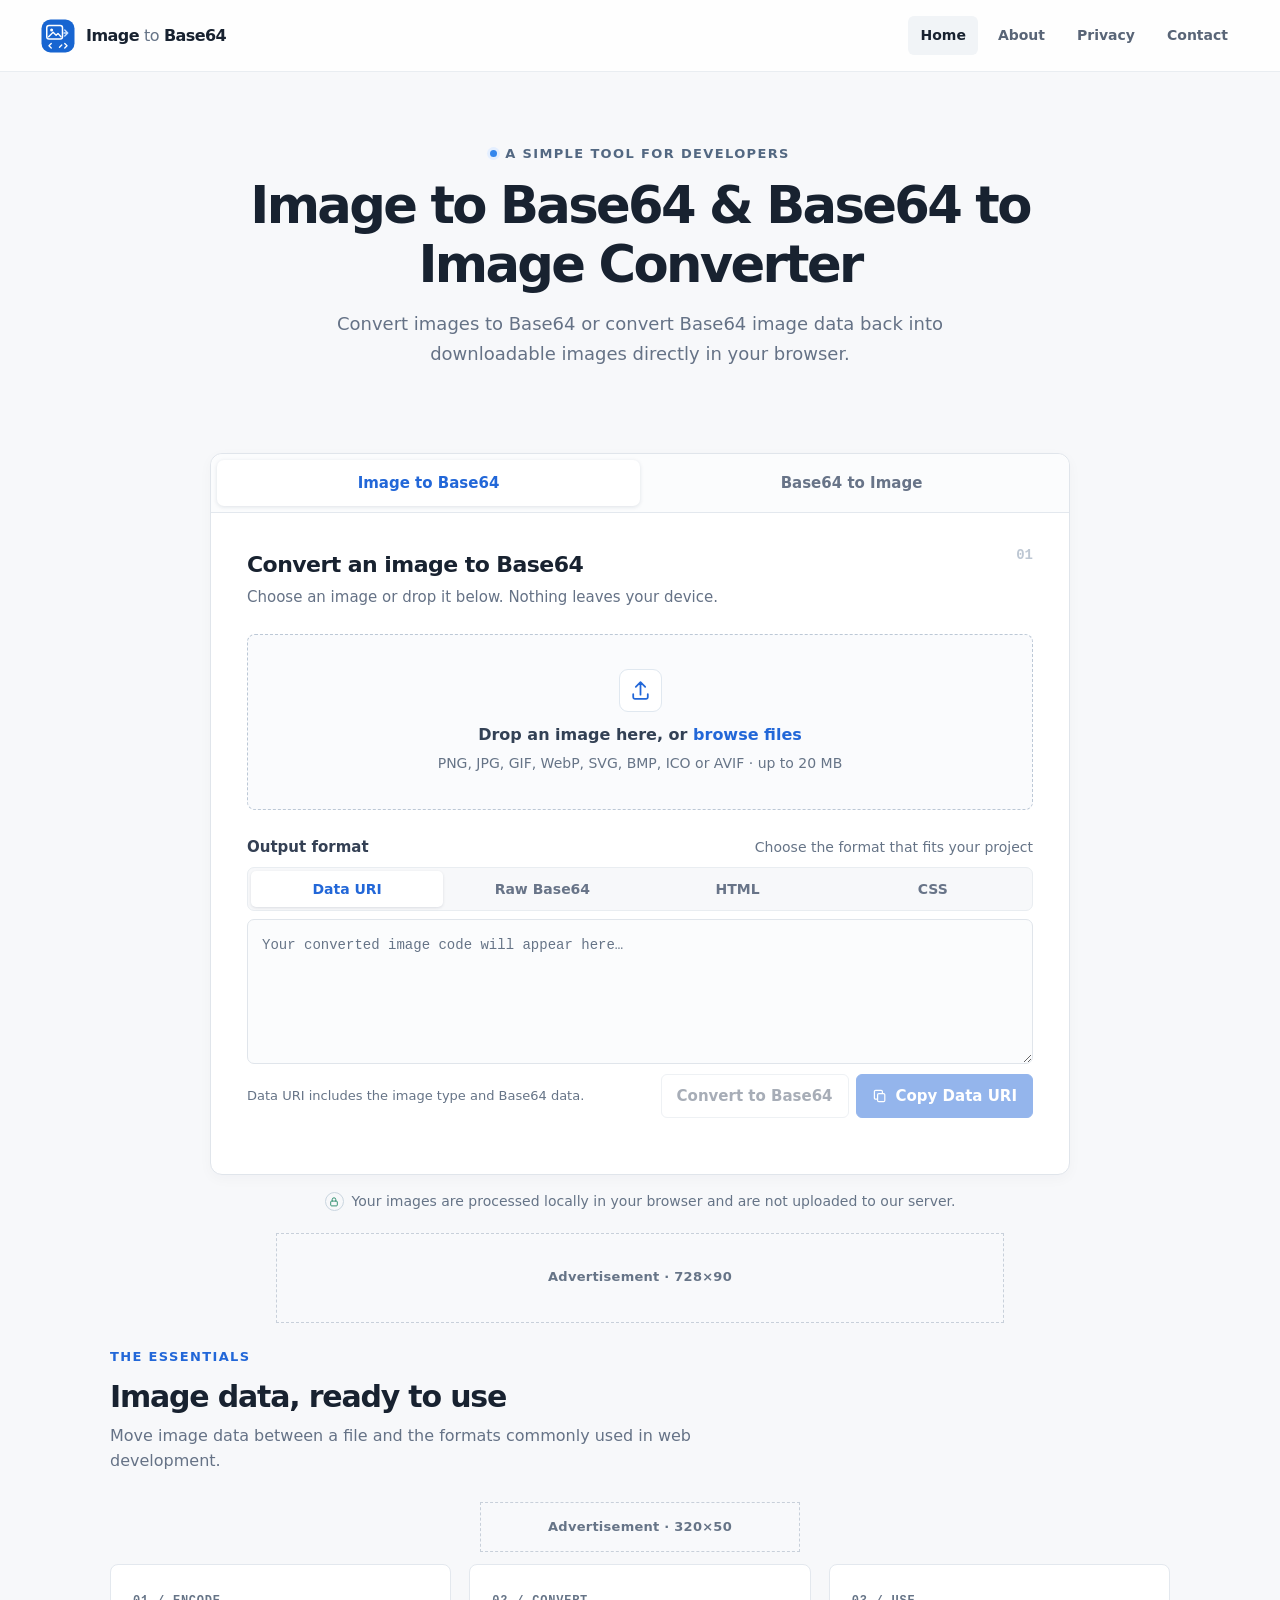
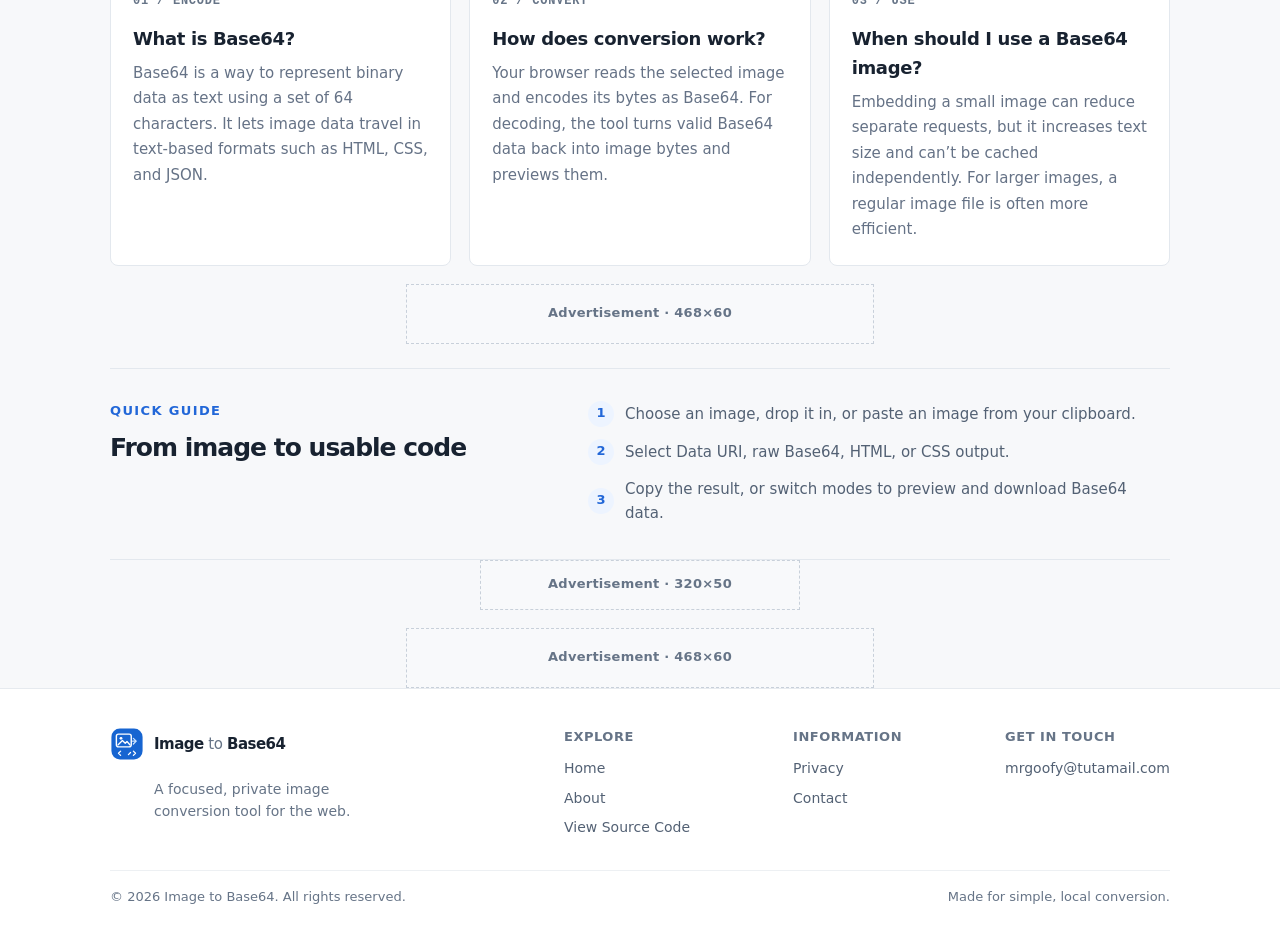
==== index.html @ 1353249b "fix: replace 300x250 ad slot Co-authored-by: Copilot <223556219+Copilot@users.noreply.github.com>" ====
<!doctype html>
<html lang="en">
<head>
  <meta charset="utf-8">
  <meta name="viewport" content="width=device-width, initial-scale=1">
  <meta name="theme-color" content="#f7f8fa">
  <meta name="description" content="Free online Image to Base64 and Base64 to Image converter. Convert images to Base64, copy Data URI, HTML or CSS code, preview Base64 images, and download images directly in your browser.">
  <meta name="robots" content="index,follow">
  <meta name="google-site-verification" content="jJ6F0WpqavFepFceG_253OSgBK0BWcswCqmt00mWCiI" />
  <link rel="canonical" href="https://base64img.pages.dev/">
  <meta property="og:type" content="website">
  <meta property="og:title" content="Image to Base64 – Free Image to Base64 &amp; Base64 to Image Converter">
  <meta property="og:description" content="Convert images to Base64 or turn Base64 image data into a downloadable image, right in your browser.">
  <meta property="og:url" content="https://base64img.pages.dev/">
  <meta property="og:site_name" content="Image to Base64">
  <meta name="twitter:card" content="summary">
  <meta name="twitter:url" content="https://base64img.pages.dev/">
  <meta name="twitter:title" content="Image to Base64 – Free Image to Base64 &amp; Base64 to Image Converter">
  <meta name="twitter:description" content="Convert images to Base64 or turn Base64 image data into a downloadable image, right in your browser.">
  <title>Image to Base64 – Free Image to Base64 &amp; Base64 to Image Converter</title>
  <link rel="icon" href="/assets/favicon.svg" type="image/svg+xml">
  <link rel="icon" href="/assets/favicon-32.png" sizes="32x32" type="image/png">
  <link rel="icon" href="/assets/favicon-16.png" sizes="16x16" type="image/png">
  <link rel="apple-touch-icon" href="/assets/apple-touch-icon.png">
  <link rel="manifest" href="/site.webmanifest">
  <link rel="stylesheet" href="/styles.css">
  <script type="application/ld+json">
    {
      "@context": "https://schema.org",
      "@type": "WebApplication",
      "name": "Image to Base64",
      "applicationCategory": "UtilitiesApplication",
      "operatingSystem": "Any",
      "description": "A browser-based tool to convert images to Base64 and Base64 image data back into downloadable images.",
      "url": "https://base64img.pages.dev/",
      "browserRequirements": "Requires a modern web browser."
    }
  </script>
  <script src="/app.js" defer></script>
</head>
<body class="home-page">
  <a class="skip-link" href="#main">Skip to content</a>
  <header class="site-header">
    <div class="header-inner">
      <a class="brand" href="/" aria-label="Image to Base64 home">
        <img src="/assets/logo.svg" width="36" height="36" alt="">
        <span>Image <span class="brand-muted">to</span> Base64</span>
      </a>
      <nav class="main-nav" aria-label="Main navigation">
        <a class="nav-current" href="/" aria-current="page">Home</a>
        <a href="/about">About</a>
        <a href="/privacy">Privacy</a>
        <a href="/contact">Contact</a>
      </nav>
    </div>
  </header>

  <main id="main">
    <section class="hero content-width">
      <p class="eyebrow"><span class="eyebrow-dot" aria-hidden="true"></span> A simple tool for developers</p>
      <h1>Image to Base64 &amp; Base64 to Image Converter</h1>
      <p class="hero-copy">Convert images to Base64 or convert Base64 image data back into downloadable images directly in your browser.</p>
    </section>

    <section class="tool-section content-width" aria-label="Image converter">
      <div class="tool-card">
        <div class="mode-switch" role="tablist" aria-label="Conversion mode">
          <button class="mode-tab active" id="tab-to-base64" type="button" role="tab" aria-selected="true" aria-controls="panel-to-base64" data-mode="encode">Image to Base64</button>
          <button class="mode-tab" id="tab-to-image" type="button" role="tab" aria-selected="false" aria-controls="panel-to-image" data-mode="decode" tabindex="-1">Base64 to Image</button>
        </div>

        <section class="tool-panel" id="panel-to-base64" role="tabpanel" aria-labelledby="tab-to-base64">
          <div class="panel-heading">
            <div>
              <h2>Convert an image to Base64</h2>
              <p>Choose an image or drop it below. Nothing leaves your device.</p>
            </div>
            <span class="step-mark" aria-hidden="true">01</span>
          </div>

          <label class="visually-hidden" for="image-file">Choose an image file</label>
          <input class="visually-hidden" id="image-file" type="file" accept="image/png,image/jpeg,image/gif,image/webp,image/svg+xml,image/bmp,image/x-icon,image/vnd.microsoft.icon,image/avif,.ico">
          <div class="drop-zone" id="drop-zone" role="button" tabindex="0" aria-label="Choose an image or drag and drop an image here">
            <span class="upload-icon" aria-hidden="true">
              <svg viewBox="0 0 24 24" width="25" height="25" fill="none"><path d="M12 16V4m0 0L7.5 8.5M12 4l4.5 4.5M5 15.5v3A1.5 1.5 0 0 0 6.5 20h11a1.5 1.5 0 0 0 1.5-1.5v-3" stroke="currentColor" stroke-width="1.7" stroke-linecap="round" stroke-linejoin="round"/></svg>
            </span>
            <span class="drop-title">Drop an image here, or <span class="text-link">browse files</span></span>
            <span class="drop-hint">PNG, JPG, GIF, WebP, SVG, BMP, ICO or AVIF · up to 20 MB</span>
          </div>

          <div class="error-message" id="file-error" role="alert" hidden></div>
          <div class="image-details" id="image-details" hidden>
            <div class="preview-frame">
              <img id="image-preview" alt="Preview of the selected image">
            </div>
            <div class="file-summary">
              <strong class="file-name" id="file-name"></strong>
              <span id="file-meta"></span>
              <div class="file-actions">
                <button class="button button-secondary button-small" id="replace-file" type="button">Replace</button>
                <button class="button button-quiet button-small" id="remove-file" type="button">Remove</button>
              </div>
            </div>
          </div>
          <div class="field-row">
            <span class="field-label">Output format</span>
            <span class="field-note">Choose the format that fits your project</span>
          </div>
          <div class="output-tabs" role="tablist" aria-label="Base64 output format" aria-orientation="horizontal">
            <button id="output-tab-data-uri" type="button" role="tab" class="output-tab selected" aria-selected="true" aria-controls="output-panel" data-output="data-uri">Data URI</button>
            <button id="output-tab-raw" type="button" role="tab" class="output-tab" aria-selected="false" aria-controls="output-panel" data-output="raw" tabindex="-1">Raw Base64</button>
            <button id="output-tab-html" type="button" role="tab" class="output-tab" aria-selected="false" aria-controls="output-panel" data-output="html" tabindex="-1">HTML</button>
            <button id="output-tab-css" type="button" role="tab" class="output-tab" aria-selected="false" aria-controls="output-panel" data-output="css" tabindex="-1">CSS</button>
          </div>
          <label class="visually-hidden" for="output-value">Converted image output</label>
          <div class="output-panel" id="output-panel" role="tabpanel" aria-labelledby="output-tab-data-uri" tabindex="0">
            <textarea id="output-value" class="code-output" rows="5" readonly placeholder="Your converted image code will appear here…" spellcheck="false"></textarea>
          </div>
          <div class="output-footer">
            <span class="output-hint" id="output-hint">Data URI includes the image type and Base64 data.</span>
            <div class="output-actions">
              <button class="button button-secondary" id="convert-to-base64" type="button" disabled>Convert to Base64</button>
              <button class="button button-primary" id="copy-output" type="button" disabled>
                <svg aria-hidden="true" viewBox="0 0 20 20" width="16" height="16" fill="none"><rect x="7" y="7" width="9" height="10" rx="1.5" stroke="currentColor" stroke-width="1.5"/><path d="M13 7V4.5A1.5 1.5 0 0 0 11.5 3h-7A1.5 1.5 0 0 0 3 4.5v8A1.5 1.5 0 0 0 4.5 14H7" stroke="currentColor" stroke-width="1.5"/></svg>
                <span id="copy-label">Copy Data URI</span>
              </button>
            </div>
          </div>
          <p class="status-message" id="encode-status" role="status" aria-live="polite"></p>
        </section>

        <section class="tool-panel" id="panel-to-image" role="tabpanel" aria-labelledby="tab-to-image" hidden>
          <div class="panel-heading">
            <div>
              <h2>Convert Base64 to an Image</h2>
              <p>Paste a Data URI or raw Base64 string to preview and download it.</p>
            </div>
            <span class="step-mark" aria-hidden="true">02</span>
          </div>
          <label class="field-label" for="base64-input">Base64 image data</label>
          <textarea class="code-input" id="base64-input" aria-describedby="decode-error" rows="7" placeholder="Paste data:image/png;base64,… or raw Base64 here" spellcheck="false" autocapitalize="off" autocomplete="off"></textarea>
          <div class="decode-options">
            <div>
              <label class="field-label" for="image-type">Image type for raw Base64</label>
              <span class="field-note">Used only when the data has no MIME type</span>
            </div>
            <select id="image-type" class="type-select">
              <option value="image/png">PNG</option>
              <option value="image/jpeg">JPEG</option>
              <option value="image/gif">GIF</option>
              <option value="image/webp">WebP</option>
              <option value="image/svg+xml">SVG</option>
              <option value="image/bmp">BMP</option>
              <option value="image/x-icon">ICO</option>
              <option value="image/avif">AVIF</option>
            </select>
          </div>
          <div class="error-message" id="decode-error" role="alert" hidden></div>
          <div class="decoded-result" id="decoded-result" hidden>
            <div class="decoded-image-wrap"><img id="decoded-preview" alt="Preview of the decoded Base64 image"></div>
            <div class="decoded-info">
              <div><span class="detail-label">Detected type</span><strong id="decoded-type"></strong></div>
              <div><span class="detail-label">Image size</span><strong id="decoded-dimensions"></strong></div>
              <a class="button button-primary" id="download-image" download="converted-image.png">Download Image</a>
            </div>
          </div>
          <div class="decode-footer">
            <p class="privacy-note"><svg viewBox="0 0 20 20" width="17" height="17" aria-hidden="true" fill="none"><path d="M10 2.5 4 5v4.7c0 3.6 2.5 6.4 6 7.8 3.5-1.4 6-4.2 6-7.8V5l-6-2.5Z" stroke="currentColor" stroke-width="1.4" stroke-linejoin="round"/><path d="m7.5 10 1.7 1.7 3.5-3.6" stroke="currentColor" stroke-width="1.4" stroke-linecap="round" stroke-linejoin="round"/></svg>Your data is processed locally in your browser.</p>
            <div class="decode-actions">
              <button class="button button-secondary" id="convert-to-image" type="button">Convert to Image</button>
              <button class="button button-quiet" id="clear-base64" type="button">Clear</button>
            </div>
          </div>
          <p class="status-message" id="decode-status" role="status" aria-live="polite"></p>
        </section>

      </div>
      <p class="privacy-banner"><span class="privacy-lock" aria-hidden="true"><svg viewBox="0 0 20 20" width="12" height="12" fill="none"><rect x="4.5" y="8.5" width="11" height="8" rx="1.5" stroke="currentColor" stroke-width="1.4"/><path d="M7 8.5V6a3 3 0 0 1 6 0v2.5" stroke="currentColor" stroke-width="1.4" stroke-linecap="round"/></svg></span> Your images are processed locally in your browser and are not uploaded to our server.</p>
    </section>

    <section class="ad-slot ad-inline" aria-label="Advertisement">
      <div class="ad-placeholder ad-placeholder-desktop">Advertisement · 728×90</div>
      <div class="ad-placeholder ad-placeholder-mobile">Advertisement · 320×50</div>
    </section>

    <section class="info-section content-width">
      <div class="section-intro">
        <p class="eyebrow">The essentials</p>
        <h2>Image data, ready to use</h2>
        <p>Move image data between a file and the formats commonly used in web development.</p>
      </div>
      <aside class="ad-slot ad-compact-slot" aria-label="Advertisement">
        <div class="ad-placeholder">Advertisement · 320×50</div>
      </aside>
      <div class="info-grid">
        <article class="info-card">
          <span class="card-index">01 / ENCODE</span>
          <h3>What is Base64?</h3>
          <p>Base64 is a way to represent binary data as text using a set of 64 characters. It lets image data travel in text-based formats such as HTML, CSS, and JSON.</p>
        </article>
        <article class="info-card">
          <span class="card-index">02 / CONVERT</span>
          <h3>How does conversion work?</h3>
          <p>Your browser reads the selected image and encodes its bytes as Base64. For decoding, the tool turns valid Base64 data back into image bytes and previews them.</p>
        </article>
        <article class="info-card">
          <span class="card-index">03 / USE</span>
          <h3>When should I use a Base64 image?</h3>
          <p>Embedding a small image can reduce separate requests, but it increases text size and can’t be cached independently. For larger images, a regular image file is often more efficient.</p>
        </article>
      </div>
      <aside class="ad-slot ad-banner-slot" aria-label="Advertisement">
        <div class="ad-placeholder ad-placeholder-banner">Advertisement · 468×60</div>
        <div class="ad-placeholder ad-placeholder-mobile">Advertisement · 320×50</div>
      </aside>
      <div class="how-to">
        <div>
          <p class="eyebrow">Quick guide</p>
          <h2>From image to usable code</h2>
        </div>
        <ol>
          <li><span>1</span>Choose an image, drop it in, or paste an image from your clipboard.</li>
          <li><span>2</span>Select Data URI, raw Base64, HTML, or CSS output.</li>
          <li><span>3</span>Copy the result, or switch modes to preview and download Base64 data.</li>
        </ol>
      </div>
      <aside class="ad-slot ad-compact-slot" aria-label="Advertisement">
        <div class="ad-placeholder">Advertisement · 320×50</div>
      </aside>
    </section>
    <aside class="ad-slot ad-banner-slot" aria-label="Advertisement">
      <div class="ad-placeholder ad-placeholder-banner">Advertisement · 468×60</div>
      <div class="ad-placeholder ad-placeholder-mobile">Advertisement · 320×50</div>
    </aside>

  </main>

  <footer class="site-footer">
    <div class="footer-inner content-width">
      <div class="footer-brand-block">
        <a class="brand footer-brand" href="/">
          <img src="/assets/logo.svg" width="34" height="34" alt="">
          <span>Image <span class="brand-muted">to</span> Base64</span>
        </a>
        <p>A focused, private image conversion tool for the web.</p>
      </div>
      <div class="footer-links">
        <div><span class="footer-heading">Explore</span><a href="/">Home</a><a href="/about">About</a><a href="https://github.com/MrGoofyDev/base64-converter" target="_blank" rel="noopener noreferrer">View Source Code</a></div>
        <div><span class="footer-heading">Information</span><a href="/privacy">Privacy</a><a href="/contact">Contact</a></div>
        <div><span class="footer-heading">Get in touch</span><a href="mailto:mrgoofy@tutamail.com">mrgoofy@tutamail.com</a></div>
      </div>
      <div class="footer-bottom"><span>© 2026 Image to Base64. All rights reserved.</span><span>Made for simple, local conversion.</span></div>
    </div>
  </footer>
</body>
</html>
---- styles.css ----
:root {
  color-scheme: light;
  --ink: #182230;
  --muted: #657286;
  --soft: #667487;
  --line: #e3e8ee;
  --surface: #ffffff;
  --page: #f7f8fa;
  --accent: #2267d8;
  --accent-dark: #1856bd;
  --accent-soft: #edf4ff;
  --green: #16815d;
  --danger: #b42318;
  --mono: "SFMono-Regular", Consolas, "Liberation Mono", monospace;
  font-family: Inter, ui-sans-serif, system-ui, -apple-system, BlinkMacSystemFont, "Segoe UI", sans-serif;
  font-synthesis: none;
  text-rendering: optimizeLegibility;
  -webkit-font-smoothing: antialiased;
  -moz-osx-font-smoothing: grayscale;
}

* { box-sizing: border-box; }
html { min-width: 320px; scroll-behavior: smooth; }
body { margin: 0; background: var(--page); color: var(--ink); font-size: 15px; line-height: 1.6; }
img, iframe, textarea, select { max-width: 100%; }
button, textarea, select { font: inherit; }
button, a, select { -webkit-tap-highlight-color: transparent; }
a { color: inherit; }
button:focus-visible, a:focus-visible, textarea:focus-visible, select:focus-visible, [tabindex="0"]:focus-visible {
  outline: 3px solid #8db8ff;
  outline-offset: 3px;
}
[hidden] { display: none !important; }
.content-width { width: min(100% - 48px, 1060px); margin-inline: auto; }
.visually-hidden {
  position: absolute; width: 1px; height: 1px; padding: 0; margin: -1px;
  overflow: hidden; clip: rect(0, 0, 0, 0); white-space: nowrap; border: 0;
}
#image-file:focus-visible + .drop-zone { outline: 3px solid #8db8ff; outline-offset: 3px; }
.skip-link {
  position: absolute; z-index: 10; top: 8px; left: 8px; padding: 9px 14px;
  transform: translateY(-150%); border-radius: 6px; background: var(--ink); color: white;
}
.skip-link:focus { transform: translateY(0); }

.site-header { height: 72px; border-bottom: 1px solid #e9edf1; background: rgba(255,255,255,.88); }
.header-inner { width: min(100% - 48px, 1200px); height: 100%; margin: auto; display: flex; align-items: center; justify-content: space-between; gap: 24px; }
.brand { display: inline-flex; align-items: center; gap: 10px; text-decoration: none; font-size: 15px; font-weight: 720; letter-spacing: -.035em; white-space: nowrap; }
.brand img { display: block; flex: 0 0 auto; }
.brand-muted { color: #667487; font-weight: 500; }
.main-nav { display: flex; align-items: center; gap: 8px; }
.main-nav a { padding: 8px 12px; border-radius: 6px; color: #596577; text-decoration: none; font-size: 13px; font-weight: 550; }
.main-nav a:hover, .main-nav a.nav-current { color: var(--ink); background: #f1f4f7; }

.hero { padding: 72px 0 42px; text-align: center; }
.eyebrow { display: flex; align-items: center; gap: 8px; margin: 0 0 12px; color: #56657a; font-size: 11px; font-weight: 700; letter-spacing: .105em; line-height: 1.5; text-transform: uppercase; }
.hero .eyebrow { justify-content: center; color: #536882; }
.eyebrow-dot { width: 7px; height: 7px; border-radius: 50%; background: #3386ed; box-shadow: 0 0 0 3px #e4efff; }
h1, h2, h3, p { margin-top: 0; }
.hero h1 { max-width: 810px; margin: 0 auto 14px; font-size: clamp(30px, 4.3vw, 45px); font-weight: 720; letter-spacing: -.052em; line-height: 1.17; }
.hero-copy { max-width: 680px; margin: auto; color: var(--muted); font-size: 16px; line-height: 1.65; }

.ad-slot {
  display: flex; align-items: center; justify-content: center;
  width: fit-content; max-width: 100%; height: auto; margin-inline: auto;
}
.ad-placeholder { display: flex; align-items: center; justify-content: center; max-width: 100%; border: 1px dashed #c8d0da; background: #f8f9fb; color: #667487; font-size: 13px; font-weight: 600; letter-spacing: .02em; text-align: center; }
.ad-placeholder-desktop { width: 728px; height: 90px; }
.ad-placeholder-mobile { display: none; }
.ad-inline { margin-top: 20px; }
.ad-inline + .info-section { padding-top: 24px; }
.ad-compact-slot { margin-bottom: 12px; }
.ad-compact-slot .ad-placeholder { width: 320px; height: 50px; }
.ad-banner-slot { margin-top: 18px; }
.ad-placeholder-banner { width: 468px; height: 60px; }
.ad-banner-slot + .how-to { margin-top: 24px; }
.tool-section { padding-top: 42px; }
.tool-card { min-width: 0; max-width: 860px; margin: auto; border: 1px solid #e0e5eb; border-radius: 12px; background: var(--surface); box-shadow: 0 4px 14px rgb(21 36 58 / 3%); }
.mode-switch { display: grid; grid-template-columns: 1fr 1fr; padding: 6px; border-bottom: 1px solid var(--line); background: #fbfcfd; border-radius: 12px 12px 0 0; }
.mode-tab { min-height: 42px; border: 0; border-radius: 7px; background: transparent; color: #687488; font-size: 13px; font-weight: 650; cursor: pointer; }
.mode-tab:hover { color: var(--ink); }
.mode-tab.active { background: white; color: var(--accent); box-shadow: 0 1px 4px rgb(20 40 70 / 12%); }
.tool-panel { min-width: 0; padding: 29px 32px 25px; }
.panel-heading { display: flex; align-items: flex-start; justify-content: space-between; gap: 16px; margin-bottom: 22px; }
.panel-heading h2 { margin: 0 0 3px; font-size: 18px; font-weight: 690; letter-spacing: -.025em; }
.panel-heading p { margin: 0; color: var(--muted); font-size: 13px; }
.step-mark { color: #bdc7d3; font: 600 12px var(--mono); }
.drop-zone {
  min-height: 166px; padding: 20px; display: flex; flex-direction: column; align-items: center; justify-content: center;
  border: 1px dashed #bcc8d6; border-radius: 8px; background: #fafbfd; text-align: center; cursor: pointer;
  transition: border-color .15s ease, background-color .15s ease;
}
.drop-zone:hover, .drop-zone:focus-visible, .drop-zone.dragging { border-color: var(--accent); background: #f4f8ff; }
.upload-icon { display: grid; place-items: center; width: 43px; height: 43px; margin-bottom: 10px; border: 1px solid #e0e8f0; border-radius: 9px; background: white; color: var(--accent); }
.drop-title { color: #334155; font-size: 13px; font-weight: 600; }
.text-link { color: var(--accent); }
.drop-hint { margin-top: 5px; color: #667487; font-size: 11px; }
.error-message { margin-top: 12px; padding: 10px 12px; border: 1px solid #f0c9c5; border-radius: 6px; background: #fff7f6; color: var(--danger); font-size: 12px; }
.image-details { display: flex; align-items: center; gap: 14px; margin-top: 13px; padding: 10px; border: 1px solid var(--line); border-radius: 8px; }
.preview-frame { width: 76px; height: 66px; flex: 0 0 auto; display: grid; place-items: center; overflow: hidden; border-radius: 5px; background: #f0f2f5; }
.preview-frame img { display: block; max-width: 100%; max-height: 100%; object-fit: contain; }
.file-summary { min-width: 0; display: grid; gap: 2px; color: var(--muted); font-size: 11px; }
.file-name { overflow: hidden; color: #344054; font-size: 12px; text-overflow: ellipsis; white-space: nowrap; }
.file-actions { display: flex; gap: 5px; margin-top: 5px; }
.field-row { display: flex; align-items: baseline; justify-content: space-between; gap: 12px; margin: 22px 0 8px; }
.field-label { display: block; margin: 0 0 7px; color: #344054; font-size: 12px; font-weight: 650; }
.field-row .field-label { margin: 0; }
.field-note { color: #667487; font-size: 11px; }
.output-tabs { display: flex; gap: 3px; margin-bottom: 8px; padding: 3px; border: 1px solid #e9edf1; border-radius: 7px; background: #f7f8fa; }
.output-tab { min-height: 31px; flex: 1; padding: 5px 8px; border: 0; border-radius: 5px; background: transparent; color: #687488; font-size: 11px; font-weight: 600; cursor: pointer; }
.output-tab:hover { color: var(--ink); }
.output-tab.selected { background: white; color: var(--accent); box-shadow: 0 1px 3px rgb(21 37 58 / 12%); }
.code-output, .code-input {
  width: 100%; min-width: 0; display: block; resize: vertical; border: 1px solid #e0e5eb; border-radius: 7px; background: #fbfcfd;
  color: #334155; font: 11px/1.65 var(--mono); overflow-wrap: anywhere;
}
.code-output { min-height: 104px; padding: 12px; }
.code-input { min-height: 132px; padding: 13px; }
.code-output::placeholder, .code-input::placeholder { color: #667487; }
.output-footer { display: flex; align-items: center; justify-content: space-between; gap: 16px; margin-top: 10px; }
.output-actions, .decode-actions { display: flex; align-items: center; gap: 7px; }
.output-actions { flex: 0 0 auto; }
.output-hint { color: #667487; font-size: 11px; }
.button { min-height: 38px; display: inline-flex; align-items: center; justify-content: center; gap: 8px; padding: 8px 13px; border: 1px solid transparent; border-radius: 6px; text-decoration: none; font-size: 12px; font-weight: 650; cursor: pointer; transition: background-color .15s ease, border-color .15s ease; }
.button:disabled { cursor: not-allowed; opacity: .48; }
.button-primary { border-color: var(--accent); background: var(--accent); color: white; }
.button-primary:hover:not(:disabled) { border-color: var(--accent-dark); background: var(--accent-dark); }
.button-secondary { border-color: #dce2e9; background: white; color: #49566a; }
.button-secondary:hover { border-color: #b8c4d1; background: #f8fafc; }
.button-quiet { border-color: transparent; background: transparent; color: #667487; }
.button-quiet:hover { background: #f4f6f8; color: var(--ink); }
.button-small { min-height: 27px; padding: 4px 8px; font-size: 10px; }
.status-message { min-height: 18px; margin: 6px 0 0; color: var(--green); font-size: 11px; }
.decode-options { display: flex; align-items: center; justify-content: space-between; gap: 16px; margin-top: 15px; }
.decode-options .field-label { margin-bottom: 0; }
.type-select { min-width: 114px; min-height: 36px; padding: 6px 28px 6px 10px; border: 1px solid #dfe5eb; border-radius: 6px; background: white; color: #344054; font-size: 12px; }
.decoded-result { display: grid; grid-template-columns: minmax(0, 1fr) 180px; gap: 18px; align-items: center; margin-top: 17px; padding: 13px; border: 1px solid var(--line); border-radius: 8px; }
.decoded-result, .decoded-image-wrap, .decoded-info { min-width: 0; }
.decoded-image-wrap { min-height: 170px; display: grid; place-items: center; overflow: hidden; border-radius: 5px; background-color: #f7f8fa; background-image: linear-gradient(45deg,#eceff3 25%,transparent 25%),linear-gradient(-45deg,#eceff3 25%,transparent 25%),linear-gradient(45deg,transparent 75%,#eceff3 75%),linear-gradient(-45deg,transparent 75%,#eceff3 75%); background-size: 16px 16px; background-position: 0 0,0 8px,8px -8px,-8px 0; }
.decoded-image-wrap img { display: block; max-width: 100%; max-height: 280px; object-fit: contain; }
.decoded-info { display: grid; gap: 14px; }
.decoded-info > div { display: grid; gap: 2px; }
.decoded-info strong { overflow-wrap: anywhere; color: #344054; font-size: 12px; }
.detail-label { color: #667487; font-size: 10px; }
.decode-footer { display: flex; align-items: center; justify-content: space-between; gap: 12px; margin-top: 18px; }
.privacy-note { display: flex; align-items: center; gap: 7px; margin: 0; color: #667487; font-size: 11px; }
.privacy-note svg { flex: 0 0 auto; color: var(--green); }
.privacy-banner { display: flex; align-items: center; justify-content: center; gap: 8px; margin: 15px 0 0; color: #667487; font-size: 11px; text-align: center; }
.privacy-lock { display: inline-grid; flex: 0 0 auto; place-items: center; width: 19px; height: 19px; border: 1px solid #cad6e0; border-radius: 50%; color: var(--green); }

.info-section { padding-top: 92px; }
.section-intro { max-width: 520px; margin-bottom: 24px; }
.section-intro .eyebrow, .how-to .eyebrow { color: var(--accent); }
.section-intro h2, .how-to h2 { margin: 0 0 7px; font-size: 25px; letter-spacing: -.04em; line-height: 1.25; }
.section-intro > p:last-child { margin: 0; color: var(--muted); font-size: 13px; }
.info-grid { display: grid; grid-template-columns: repeat(3, 1fr); gap: 14px; }
.info-card { min-height: 184px; padding: 19px 19px 17px; border: 1px solid var(--line); border-radius: 8px; background: white; }
.card-index { color: #667487; font: 600 9px var(--mono); letter-spacing: .065em; }
.info-card h3 { margin: 13px 0 7px; font-size: 14px; letter-spacing: -.02em; }
.info-card p { margin: 0; color: var(--muted); font-size: 12px; line-height: 1.7; }
.how-to { display: grid; grid-template-columns: .85fr 1.15fr; gap: 40px; margin-top: 61px; padding: 27px 0 29px; border-top: 1px solid var(--line); border-bottom: 1px solid var(--line); }
.how-to h2 { font-size: 21px; }
.how-to ol { display: grid; gap: 12px; margin: 0; padding: 0; list-style: none; }
.how-to li { display: flex; align-items: center; gap: 11px; color: #536174; font-size: 12px; }
.how-to li span { width: 22px; height: 22px; display: grid; flex: 0 0 auto; place-items: center; border-radius: 50%; background: var(--accent-soft); color: var(--accent); font-size: 10px; font-weight: 700; }

.site-footer { border-top: 1px solid #e6eaef; background: #fff; }
.footer-inner { display: grid; grid-template-columns: .8fr 1.2fr; column-gap: 50px; padding-top: 34px; }
.footer-brand { font-size: 14px; }
.footer-brand-block > p { max-width: 250px; margin: 10px 0 0 44px; color: #667487; font-size: 11px; }
.footer-links { display: flex; justify-content: space-between; gap: 18px; }
.footer-links > div { display: flex; flex-direction: column; align-items: flex-start; gap: 5px; }
.footer-heading { margin-bottom: 3px; color: #667487; font-size: 10px; font-weight: 650; letter-spacing: .04em; text-transform: uppercase; }
.footer-links a { color: #536174; font-size: 11px; text-decoration: none; }
.footer-links a:hover { color: var(--accent); }
.footer-bottom { grid-column: 1 / -1; display: flex; justify-content: space-between; gap: 12px; margin-top: 28px; padding: 14px 0 16px; border-top: 1px solid #edf0f3; color: #667487; font-size: 10px; }

.document-main { min-height: 520px; padding-top: 76px; padding-bottom: 90px; }
.document-heading { max-width: 720px; padding-bottom: 32px; border-bottom: 1px solid var(--line); }
.document-heading .eyebrow { color: var(--accent); }
.document-heading h1 { margin: 0 0 12px; font-size: clamp(32px, 4vw, 42px); letter-spacing: -.05em; line-height: 1.2; }
.document-heading > p:last-child { max-width: 650px; margin: 0; color: var(--muted); font-size: 15px; }
.document-layout { display: grid; grid-template-columns: 190px minmax(0, 1fr); gap: 54px; max-width: 900px; padding-top: 34px; }
.document-aside { display: flex; flex-direction: column; align-items: flex-start; gap: 9px; }
.aside-label { margin-bottom: 3px; color: #667487; font-size: 9px; font-weight: 700; letter-spacing: .1em; }
.document-aside a { color: #657286; font-size: 11px; text-decoration: none; }
.document-aside a:hover { color: var(--accent); }
.document-copy section { margin-bottom: 30px; scroll-margin-top: 24px; }
.document-copy h2 { margin: 0 0 9px; font-size: 18px; letter-spacing: -.025em; }
.document-copy p { margin: 0 0 11px; color: #59677a; font-size: 13px; line-height: 1.85; }
.document-copy a:not(.inline-cta) { color: var(--accent); text-underline-offset: 3px; }
.inline-cta { display: inline-flex; align-items: center; gap: 10px; margin-top: 1px; color: var(--accent); font-size: 12px; font-weight: 650; text-decoration: none; }
.inline-cta:hover { color: var(--accent-dark); }
.document-copy .source-link { margin-left: 12px; padding: 8px 11px; border: 1px solid var(--line); border-radius: 6px; background: white; }
.contact-main { min-height: 570px; }
.contact-card { max-width: 560px; display: flex; gap: 17px; margin-top: 34px; padding: 23px; border: 1px solid var(--line); border-radius: 9px; background: white; }
.contact-icon { width: 46px; height: 46px; flex: 0 0 auto; display: grid; place-items: center; border-radius: 9px; background: var(--accent-soft); color: var(--accent); }
.contact-card h2 { margin: 0 0 4px; font-size: 15px; }
.contact-card p { margin: 0 0 9px; color: var(--muted); font-size: 12px; }
.email-link { display: inline-flex; align-items: center; gap: 7px; color: var(--accent); font-size: 13px; font-weight: 650; text-decoration: none; }
.email-link:hover { text-decoration: underline; text-underline-offset: 3px; }
.contact-note { margin: 14px 0 0; color: #667487; font-size: 11px; }

@media (max-width: 783px) {
  .ad-slot { position: relative; left: 50%; width: min(320px, 100vw); max-width: none; margin-inline: 0; transform: translateX(-50%); }
  .ad-placeholder-desktop { display: none; }
  .ad-placeholder-banner { display: none; }
  .ad-placeholder-mobile { display: flex; width: 100%; height: 50px; }
}

@media (max-width: 700px) {
  .content-width { width: min(100% - 36px, 560px); }
  .header-inner { width: min(100% - 32px, 560px); gap: 8px; }
  .site-header { height: 64px; }
  .brand { gap: 7px; font-size: 13px; }
  .brand img { width: 31px; height: 31px; }
  .main-nav { gap: 0; }
  .main-nav a { padding: 7px 8px; font-size: 11px; }
  .home-page .hero { padding: 27px 0 16px; }
  .home-page .hero .eyebrow { margin-bottom: 8px; }
  .home-page .hero h1 { font-size: clamp(28px, 7vw, 36px); line-height: 1.13; }
  .home-page .hero-copy { font-size: 15px; line-height: 1.45; }
  .hero h1 { max-width: 540px; }
  .hero-copy { max-width: 520px; font-size: 15px; }
  .tool-section { padding-top: 12px; }
  .tool-panel { padding: 20px; }
  .mode-tab { min-height: 48px; padding: 7px 8px; font-size: 14px; }
  .panel-heading h2 { font-size: 19px; }
  .panel-heading p { font-size: 14px; }
  .field-label { font-size: 14px; }
  .field-note { font-size: 13px; }
  .code-output, .code-input { font-size: 16px; }
  .button { min-height: 44px; font-size: 14px; }
  .button-small { min-height: 40px; padding: 7px 11px; font-size: 13px; }
  .output-tab { min-height: 40px; padding: 6px 7px; font-size: 13px; }
  .output-hint, .status-message, .error-message, .privacy-note, .privacy-banner { font-size: 13px; }
  .type-select { min-height: 44px; font-size: 16px; }
  .drop-title { font-size: 15px; }
  .drop-hint { font-size: 13px; }
  .file-summary, .file-name { font-size: 14px; }
  .info-card p { font-size: 14px; }
  .how-to li { font-size: 14px; }
  .ad-inline { margin-top: 26px; }
  .info-section { padding-top: 69px; }
  .info-grid { grid-template-columns: 1fr; gap: 10px; }
  .info-card { min-height: auto; padding: 17px; }
  .info-card h3 { margin-top: 8px; }
  .how-to { grid-template-columns: 1fr; gap: 17px; margin-top: 40px; }
  .footer-inner { grid-template-columns: 1fr; row-gap: 24px; padding-top: 26px; }
  .footer-links { gap: 18px; }
  .document-copy h2 { font-size: 20px; }
  .document-copy p { font-size: 15px; }
  .document-aside a { font-size: 13px; }
  .document-heading > p:last-child { font-size: 16px; }
  .contact-card p, .contact-note { font-size: 14px; }
  .document-main { padding-top: 55px; padding-bottom: 65px; }
  .document-layout { grid-template-columns: 1fr; gap: 25px; }
  .document-aside { flex-flow: row wrap; gap: 8px 16px; }
  .aside-label { flex-basis: 100%; }
}
@media (max-width: 440px) {
  .content-width { width: calc(100% - 28px); }
  .header-inner { width: calc(100% - 24px); }
  .brand { font-size: 12px; }
  .brand img { width: 28px; height: 28px; }
  .main-nav { gap: 0; }
  .main-nav a { padding: 7px 4px; font-size: 11px; }
  .home-page .hero { padding-top: 22px; padding-bottom: 12px; }
  .home-page .hero h1 { font-size: clamp(27px, 8vw, 32px); }
  .home-page .hero-copy { font-size: 14px; }
  .tool-panel { padding: 19px 14px 14px; }
  .panel-heading h2 { font-size: 18px; }
  .panel-heading p { max-width: 285px; font-size: 13px; }
  .drop-zone { min-height: 150px; padding: 14px; }
  .drop-hint { max-width: 230px; }
  .field-row { align-items: flex-start; flex-direction: column; gap: 1px; }
  .output-tabs { gap: 1px; }
  .output-tab { padding-inline: 4px; font-size: 12px; }
  .output-footer { align-items: flex-end; }
  .output-hint { max-width: 145px; line-height: 1.5; }
  .output-footer .button { flex: 0 0 auto; padding-inline: 9px; }
  .decode-options { align-items: flex-start; }
  .decode-options .field-note { max-width: 200px; font-size: 12px; }
  .decoded-result { grid-template-columns: 1fr; }
  .decoded-image-wrap { min-height: 130px; }
  .decoded-info { grid-template-columns: 1fr 1fr; }
  .decoded-info .button { grid-column: 1 / -1; }
  .privacy-banner { align-items: flex-start; font-size: 12px; }
  .footer-links { flex-wrap: wrap; justify-content: flex-start; gap: 18px 28px; }
  .footer-links > div:last-child { flex-basis: 100%; }
  .footer-bottom { flex-direction: column; gap: 3px; }
  .contact-card { padding: 17px; }
  .document-copy .source-link { display: flex; width: fit-content; margin: 12px 0 0; }
  .output-footer { align-items: stretch; flex-direction: column; gap: 8px; }
  .output-hint { max-width: none; }
  .output-actions { width: 100%; }
  .output-actions .button { flex: 1 1 0; padding-inline: 5px; font-size: 12px; }
  .decode-footer { align-items: flex-start; flex-direction: column; }
  .decode-actions { width: 100%; justify-content: space-between; }
  .footer-brand-block > p, .footer-links a, .footer-bottom { font-size: 12px; }
  .footer-heading { font-size: 12px; }
  .output-actions .button { font-size: 12px; }
}
@media (max-width: 360px) {
  .site-header { height: auto; }
  .header-inner { height: auto; flex-wrap: wrap; gap: 4px; padding-block: 7px; }
  .main-nav { width: 100%; justify-content: space-between; }
  .main-nav a { min-height: 40px; display: inline-flex; align-items: center; padding: 6px 8px; font-size: 12px; }
  .home-page .hero { padding-top: 18px; }
  .tool-section { padding-top: 8px; }
}
@media (prefers-reduced-motion: reduce) {
  *, *::before, *::after { scroll-behavior: auto !important; transition-duration: .01ms !important; }
}

@media (min-width: 701px) {
  .brand { font-size: 16px; }
  .main-nav a { font-size: 14px; }
  .hero h1 { font-size: clamp(40px, 4vw, 54px); }
  .hero-copy { font-size: 18px; }
  .eyebrow { font-size: 13px; }
  .ad-label { font-size: 13px; }
  .mode-tab { min-height: 46px; font-size: 15px; }
  .tool-panel { padding: 34px 36px 29px; }
  .panel-heading { margin-bottom: 25px; }
  .panel-heading h2 { font-size: 22px; }
  .panel-heading p { font-size: 15px; }
  .step-mark { font-size: 14px; }
  .drop-zone { min-height: 176px; }
  .drop-title { font-size: 16px; }
  .drop-hint { font-size: 14px; }
  .file-summary { font-size: 14px; }
  .file-name { font-size: 15px; }
  .file-actions { gap: 8px; margin-top: 7px; }
  .button-small { min-height: 32px; padding: 5px 10px; font-size: 13px; }
  .field-row { margin-top: 25px; }
  .field-label { font-size: 15px; }
  .field-note { font-size: 14px; }
  .output-tab { min-height: 36px; font-size: 14px; }
  .code-output, .code-input { font-size: 14px; }
  .code-output { min-height: 124px; padding: 14px; }
  .code-input { min-height: 150px; padding: 15px; }
  .output-hint { font-size: 13px; }
  .button { min-height: 44px; padding: 9px 15px; font-size: 15px; }
  .status-message { min-height: 21px; font-size: 14px; }
  .error-message { padding: 11px 13px; font-size: 14px; }
  .type-select { min-height: 42px; font-size: 15px; }
  .decoded-info strong { font-size: 14px; }
  .detail-label { font-size: 13px; }
  .privacy-note, .privacy-banner { font-size: 14px; }
  .info-section { padding-top: 100px; }
  .section-intro { max-width: 590px; margin-bottom: 28px; }
  .section-intro h2 { font-size: 30px; }
  .section-intro > p:last-child { font-size: 16px; }
  .info-grid { gap: 18px; }
  .info-card { min-height: 208px; padding: 22px; }
  .card-index { font-size: 12px; }
  .info-card h3 { margin-top: 14px; font-size: 18px; }
  .info-card p { font-size: 15px; }
  .how-to { gap: 48px; margin-top: 68px; padding-block: 32px 34px; }
  .how-to h2 { font-size: 25px; }
  .how-to li { font-size: 15px; }
  .how-to li span { width: 26px; height: 26px; font-size: 13px; }
  .footer-inner { padding-top: 38px; }
  .footer-brand { font-size: 15px; }
  .footer-brand-block > p { font-size: 14px; }
  .footer-links { gap: 24px; }
  .footer-links > div { gap: 7px; }
  .footer-heading { font-size: 13px; }
  .footer-links a { font-size: 14px; }
  .footer-bottom { margin-top: 32px; padding-block: 16px 18px; font-size: 13px; }
  .document-main { padding-top: 84px; }
  .document-heading h1 { font-size: clamp(40px, 4vw, 52px); }
  .document-heading > p:last-child { font-size: 17px; }
  .document-layout { grid-template-columns: 210px minmax(0, 1fr); gap: 60px; }
  .aside-label { font-size: 12px; }
  .document-aside a { font-size: 14px; }
  .document-copy h2 { font-size: 22px; }
  .document-copy p { font-size: 15px; }
  .inline-cta { font-size: 15px; }
  .document-copy .source-link { padding: 9px 12px; }
  .contact-card h2 { font-size: 18px; }
  .contact-card p, .contact-note { font-size: 14px; }
  .email-link { font-size: 16px; }
}
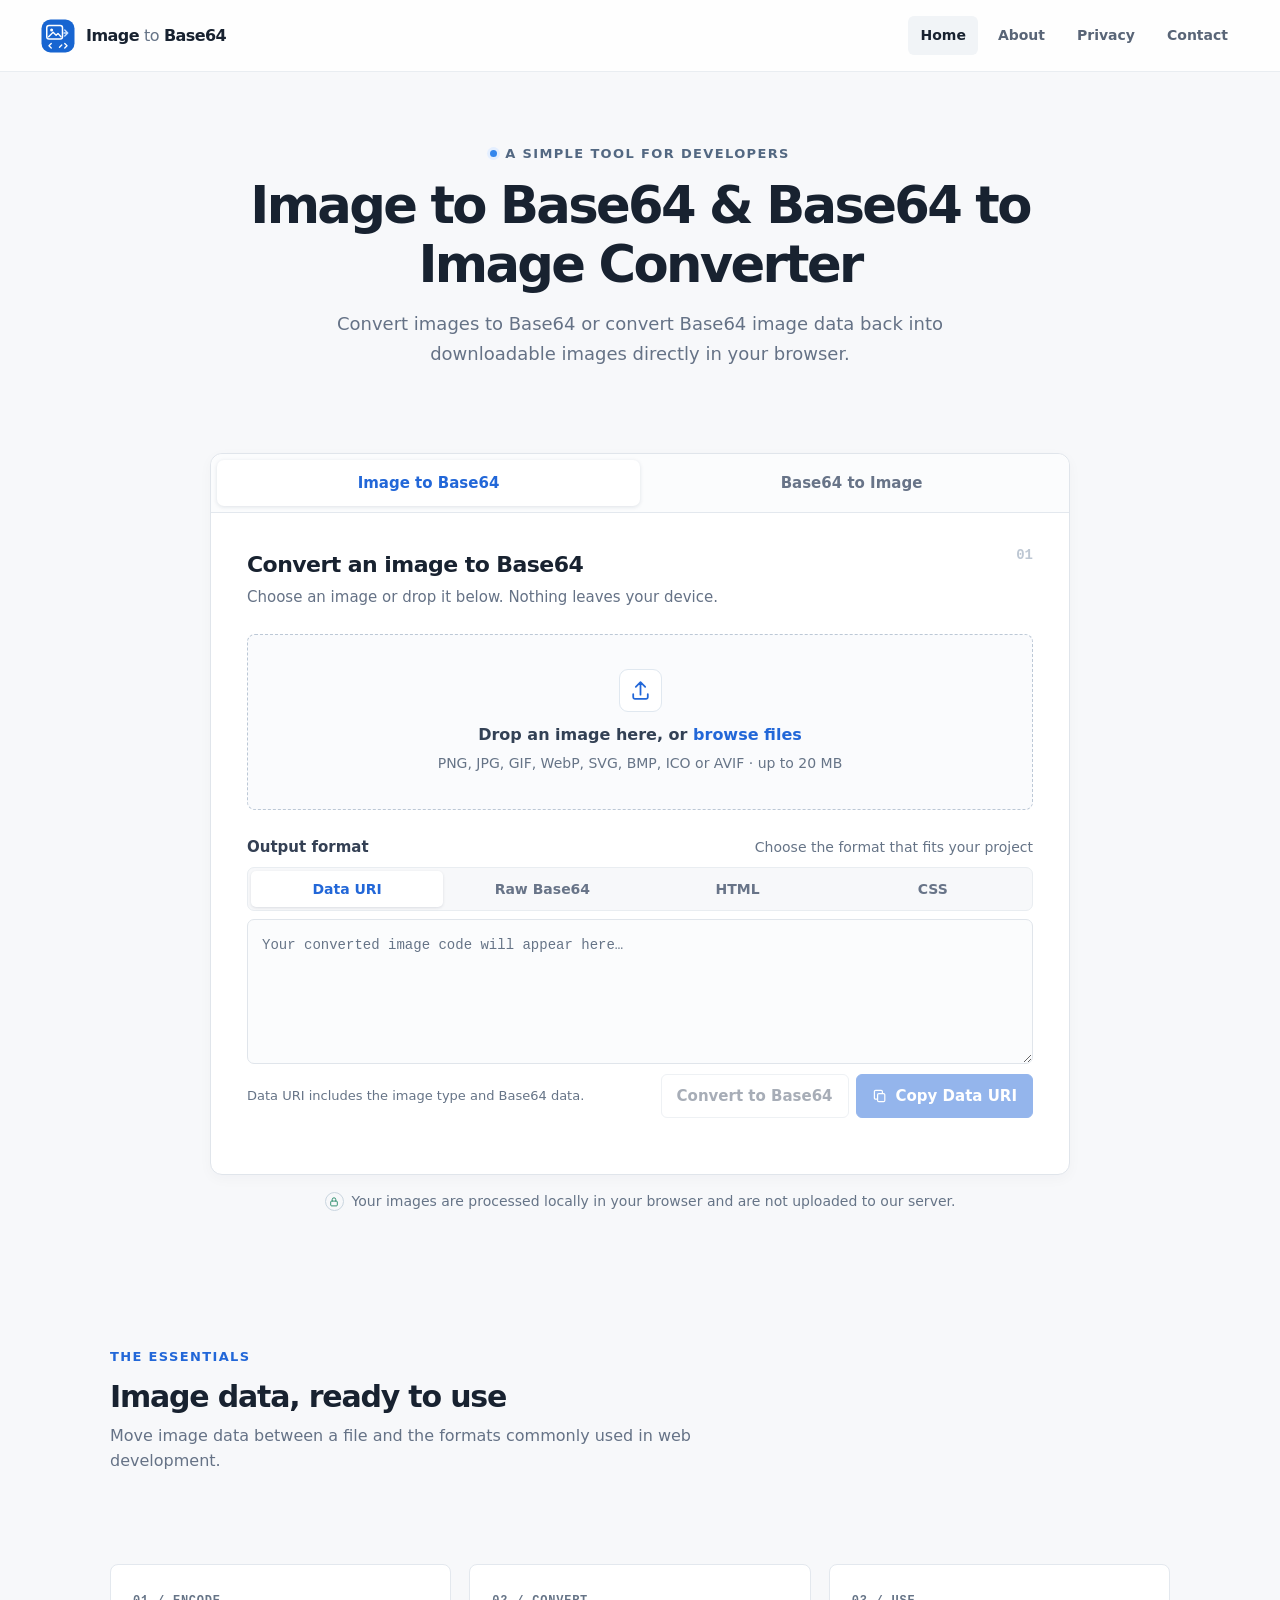
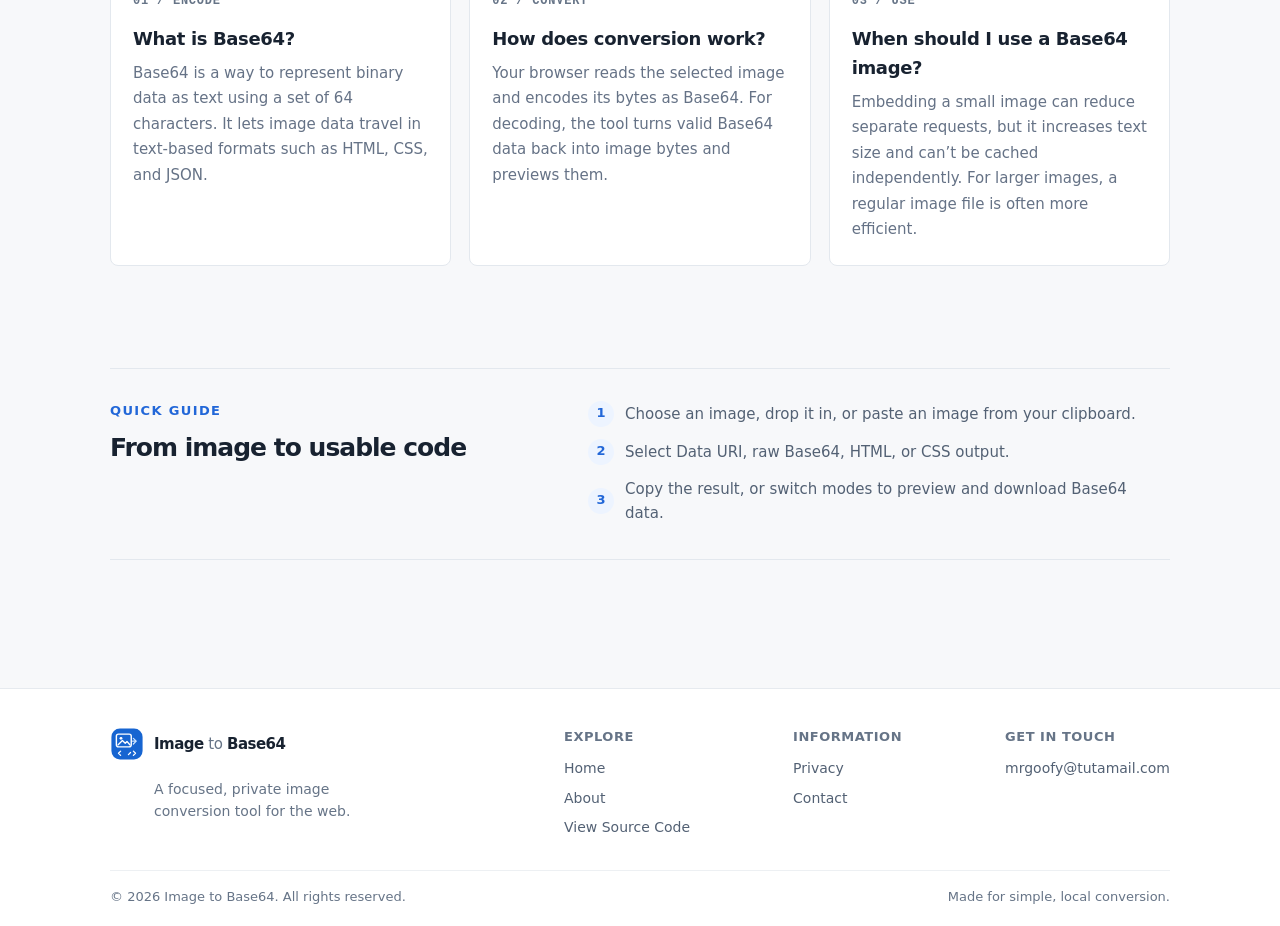
==== commit 1d319a5d: "feat: add responsive banner ad formats Co-authored-by: Copilot <223556219+Copilot@users.noreply.gith" ====
--- a/index.html
+++ b/index.html
@@ -178,9 +178,7 @@
       <p class="privacy-banner"><span class="privacy-lock" aria-hidden="true"><svg viewBox="0 0 20 20" width="12" height="12" fill="none"><rect x="4.5" y="8.5" width="11" height="8" rx="1.5" stroke="currentColor" stroke-width="1.4"/><path d="M7 8.5V6a3 3 0 0 1 6 0v2.5" stroke="currentColor" stroke-width="1.4" stroke-linecap="round"/></svg></span> Your images are processed locally in your browser and are not uploaded to our server.</p>
     </section>
 
-    <section class="ad-slot ad-inline" aria-label="Advertisement">
-      <div class="ad-placeholder ad-placeholder-desktop">Advertisement · 728×90</div>
-      <div class="ad-placeholder ad-placeholder-mobile">Advertisement · 320×50</div>
+    <section class="ad-slot ad-inline ad-wide-slot" aria-label="Advertisement" data-ad-desktop="728x90" data-ad-mobile="320x50">
     </section>
 
     <section class="info-section content-width">
@@ -189,8 +187,7 @@
         <h2>Image data, ready to use</h2>
         <p>Move image data between a file and the formats commonly used in web development.</p>
       </div>
-      <aside class="ad-slot ad-compact-slot" aria-label="Advertisement">
-        <div class="ad-placeholder">Advertisement · 320×50</div>
+      <aside class="ad-slot ad-compact-slot ad-mobile-slot" aria-label="Advertisement" data-ad-desktop="320x50" data-ad-mobile="320x50">
       </aside>
       <div class="info-grid">
         <article class="info-card">
@@ -209,9 +206,7 @@
           <p>Embedding a small image can reduce separate requests, but it increases text size and can’t be cached independently. For larger images, a regular image file is often more efficient.</p>
         </article>
       </div>
-      <aside class="ad-slot ad-banner-slot" aria-label="Advertisement">
-        <div class="ad-placeholder ad-placeholder-banner">Advertisement · 468×60</div>
-        <div class="ad-placeholder ad-placeholder-mobile">Advertisement · 320×50</div>
+      <aside class="ad-slot ad-banner-slot ad-medium-slot" aria-label="Advertisement" data-ad-desktop="468x60" data-ad-mobile="320x50">
       </aside>
       <div class="how-to">
         <div>
@@ -224,13 +219,10 @@
           <li><span>3</span>Copy the result, or switch modes to preview and download Base64 data.</li>
         </ol>
       </div>
-      <aside class="ad-slot ad-compact-slot" aria-label="Advertisement">
-        <div class="ad-placeholder">Advertisement · 320×50</div>
+      <aside class="ad-slot ad-compact-slot ad-mobile-slot" aria-label="Advertisement" data-ad-desktop="320x50" data-ad-mobile="320x50">
       </aside>
     </section>
-    <aside class="ad-slot ad-banner-slot" aria-label="Advertisement">
-      <div class="ad-placeholder ad-placeholder-banner">Advertisement · 468×60</div>
-      <div class="ad-placeholder ad-placeholder-mobile">Advertisement · 320×50</div>
+    <aside class="ad-slot ad-banner-slot ad-medium-slot" aria-label="Advertisement" data-ad-desktop="468x60" data-ad-mobile="320x50">
     </aside>
 
   </main>
--- a/styles.css
+++ b/styles.css
@@ -62,17 +62,16 @@
 
 .ad-slot {
   display: flex; align-items: center; justify-content: center;
-  width: fit-content; max-width: 100%; height: auto; margin-inline: auto;
-}
-.ad-placeholder { display: flex; align-items: center; justify-content: center; max-width: 100%; border: 1px dashed #c8d0da; background: #f8f9fb; color: #667487; font-size: 13px; font-weight: 600; letter-spacing: .02em; text-align: center; }
-.ad-placeholder-desktop { width: 728px; height: 90px; }
-.ad-placeholder-mobile { display: none; }
+  flex: 0 0 auto; max-width: 100%; margin-inline: auto;
+}
+.ad-slot iframe { display: block; flex: 0 0 auto; max-width: none; border: 0; }
+.ad-wide-slot { width: 728px; height: 90px; }
+.ad-medium-slot { width: 468px; height: 60px; }
+.ad-mobile-slot { width: 320px; height: 50px; }
 .ad-inline { margin-top: 20px; }
 .ad-inline + .info-section { padding-top: 24px; }
 .ad-compact-slot { margin-bottom: 12px; }
-.ad-compact-slot .ad-placeholder { width: 320px; height: 50px; }
 .ad-banner-slot { margin-top: 18px; }
-.ad-placeholder-banner { width: 468px; height: 60px; }
 .ad-banner-slot + .how-to { margin-top: 24px; }
 .tool-section { padding-top: 42px; }
 .tool-card { min-width: 0; max-width: 860px; margin: auto; border: 1px solid #e0e5eb; border-radius: 12px; background: var(--surface); box-shadow: 0 4px 14px rgb(21 36 58 / 3%); }
@@ -202,10 +201,7 @@
 .contact-note { margin: 14px 0 0; color: #667487; font-size: 11px; }
 
 @media (max-width: 783px) {
-  .ad-slot { position: relative; left: 50%; width: min(320px, 100vw); max-width: none; margin-inline: 0; transform: translateX(-50%); }
-  .ad-placeholder-desktop { display: none; }
-  .ad-placeholder-banner { display: none; }
-  .ad-placeholder-mobile { display: flex; width: 100%; height: 50px; }
+  .ad-wide-slot, .ad-medium-slot, .ad-mobile-slot { width: min(320px, 100vw); height: 50px; }
 }
 
 @media (max-width: 700px) {
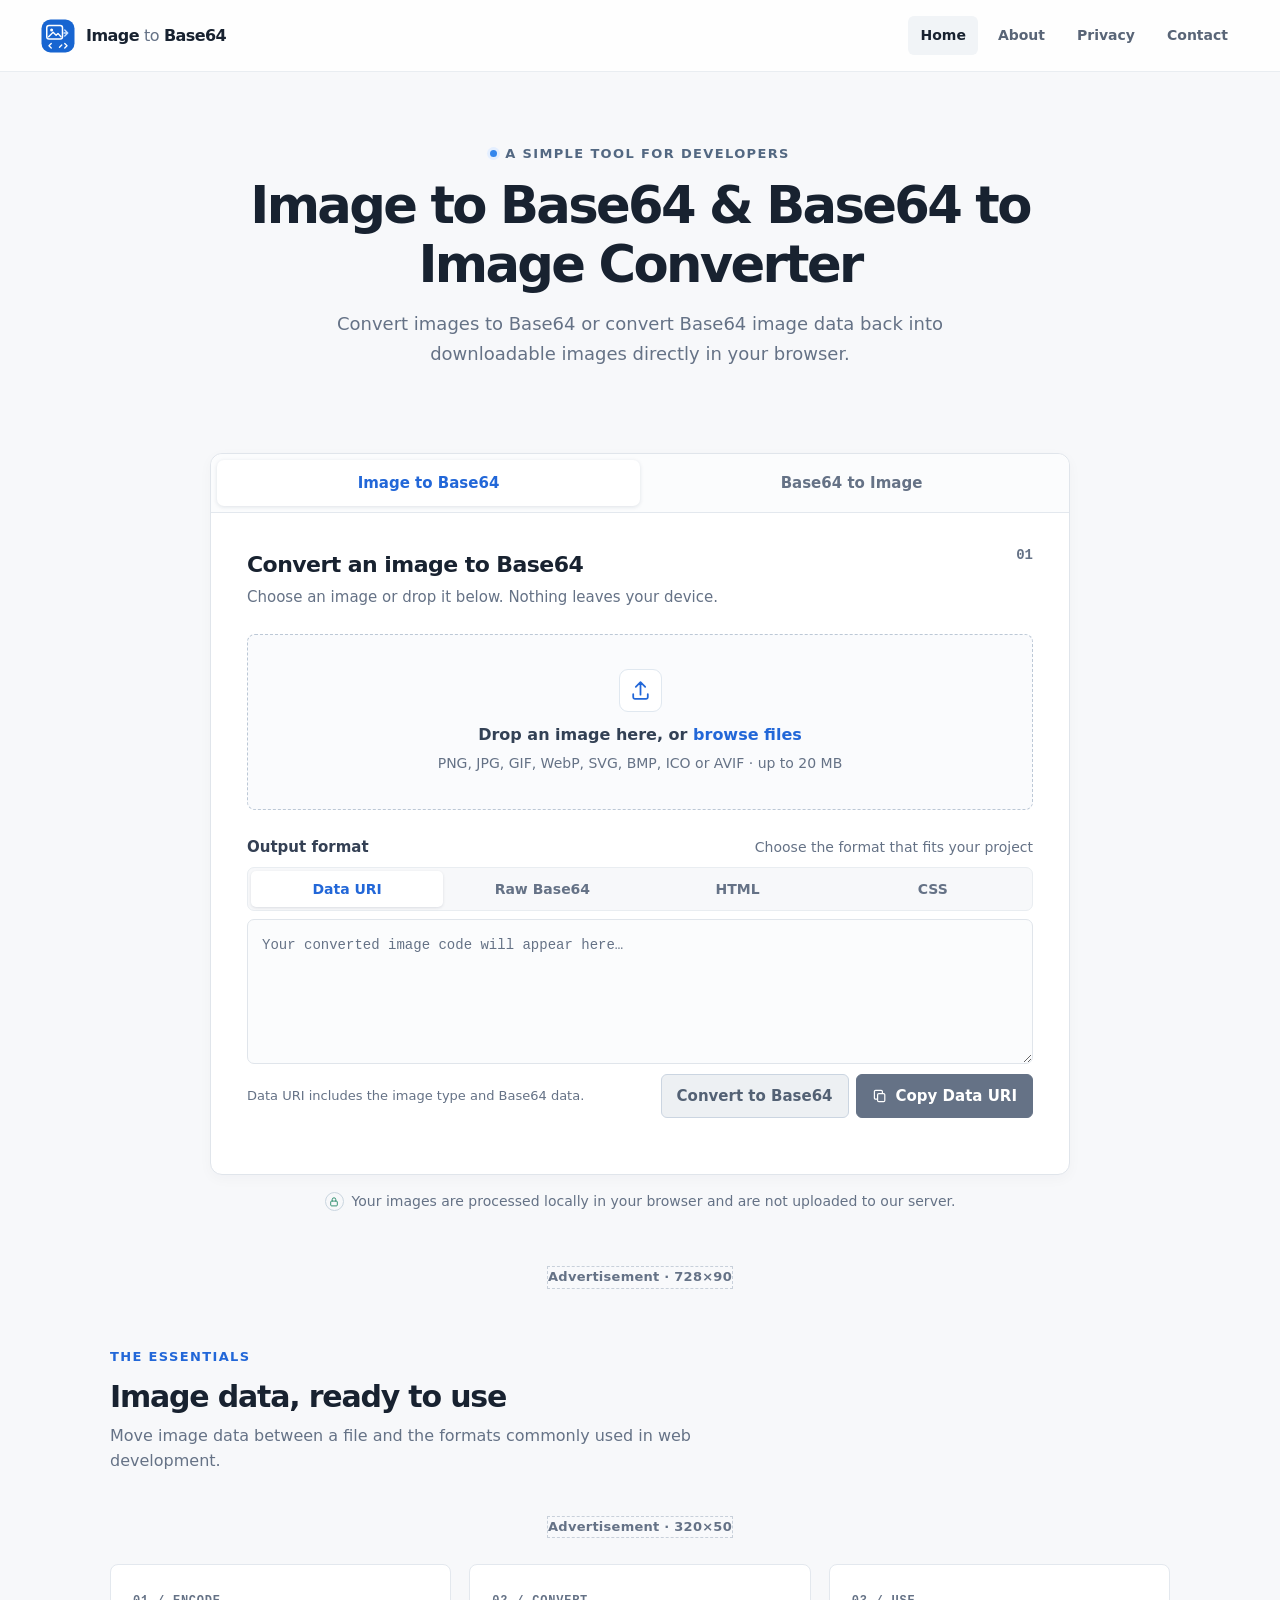
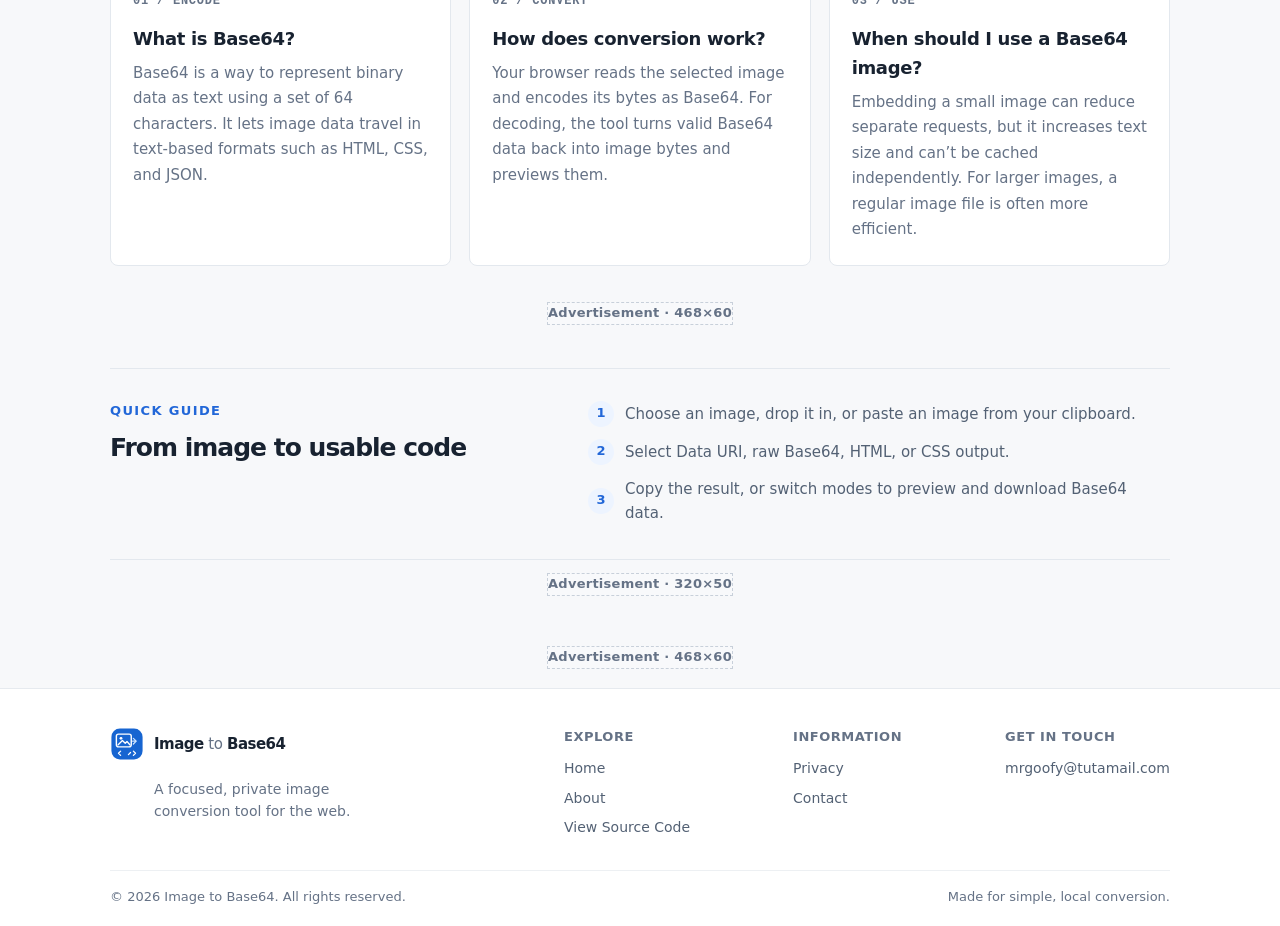
==== commit fcbe6136: "fix: remove broken ad loader and improve contrast Co-authored-by: Copilot <223556219+Copilot@users.n" ====
--- a/index.html
+++ b/index.html
@@ -178,7 +178,9 @@
       <p class="privacy-banner"><span class="privacy-lock" aria-hidden="true"><svg viewBox="0 0 20 20" width="12" height="12" fill="none"><rect x="4.5" y="8.5" width="11" height="8" rx="1.5" stroke="currentColor" stroke-width="1.4"/><path d="M7 8.5V6a3 3 0 0 1 6 0v2.5" stroke="currentColor" stroke-width="1.4" stroke-linecap="round"/></svg></span> Your images are processed locally in your browser and are not uploaded to our server.</p>
     </section>
 
-    <section class="ad-slot ad-inline ad-wide-slot" aria-label="Advertisement" data-ad-desktop="728x90" data-ad-mobile="320x50">
+    <section class="ad-slot ad-inline ad-wide-slot" aria-label="Advertisement">
+      <div class="ad-placeholder ad-placeholder-desktop">Advertisement · 728×90</div>
+      <div class="ad-placeholder ad-placeholder-mobile">Advertisement · 320×50</div>
     </section>
 
     <section class="info-section content-width">
@@ -187,7 +189,8 @@
         <h2>Image data, ready to use</h2>
         <p>Move image data between a file and the formats commonly used in web development.</p>
       </div>
-      <aside class="ad-slot ad-compact-slot ad-mobile-slot" aria-label="Advertisement" data-ad-desktop="320x50" data-ad-mobile="320x50">
+      <aside class="ad-slot ad-compact-slot ad-mobile-slot" aria-label="Advertisement">
+        <div class="ad-placeholder">Advertisement · 320×50</div>
       </aside>
       <div class="info-grid">
         <article class="info-card">
@@ -206,7 +209,9 @@
           <p>Embedding a small image can reduce separate requests, but it increases text size and can’t be cached independently. For larger images, a regular image file is often more efficient.</p>
         </article>
       </div>
-      <aside class="ad-slot ad-banner-slot ad-medium-slot" aria-label="Advertisement" data-ad-desktop="468x60" data-ad-mobile="320x50">
+      <aside class="ad-slot ad-banner-slot ad-medium-slot" aria-label="Advertisement">
+        <div class="ad-placeholder ad-placeholder-desktop">Advertisement · 468×60</div>
+        <div class="ad-placeholder ad-placeholder-mobile">Advertisement · 320×50</div>
       </aside>
       <div class="how-to">
         <div>
@@ -219,10 +224,13 @@
           <li><span>3</span>Copy the result, or switch modes to preview and download Base64 data.</li>
         </ol>
       </div>
-      <aside class="ad-slot ad-compact-slot ad-mobile-slot" aria-label="Advertisement" data-ad-desktop="320x50" data-ad-mobile="320x50">
+      <aside class="ad-slot ad-compact-slot ad-mobile-slot" aria-label="Advertisement">
+        <div class="ad-placeholder">Advertisement · 320×50</div>
       </aside>
     </section>
-    <aside class="ad-slot ad-banner-slot ad-medium-slot" aria-label="Advertisement" data-ad-desktop="468x60" data-ad-mobile="320x50">
+    <aside class="ad-slot ad-banner-slot ad-medium-slot" aria-label="Advertisement">
+      <div class="ad-placeholder ad-placeholder-desktop">Advertisement · 468×60</div>
+      <div class="ad-placeholder ad-placeholder-mobile">Advertisement · 320×50</div>
     </aside>
 
   </main>
--- a/styles.css
+++ b/styles.css
@@ -2,7 +2,7 @@
   color-scheme: light;
   --ink: #182230;
   --muted: #657286;
-  --soft: #667487;
+  --soft: #657286;
   --line: #e3e8ee;
   --surface: #ffffff;
   --page: #f7f8fa;
@@ -47,7 +47,7 @@
 .header-inner { width: min(100% - 48px, 1200px); height: 100%; margin: auto; display: flex; align-items: center; justify-content: space-between; gap: 24px; }
 .brand { display: inline-flex; align-items: center; gap: 10px; text-decoration: none; font-size: 15px; font-weight: 720; letter-spacing: -.035em; white-space: nowrap; }
 .brand img { display: block; flex: 0 0 auto; }
-.brand-muted { color: #667487; font-weight: 500; }
+.brand-muted { color: #657286; font-weight: 500; }
 .main-nav { display: flex; align-items: center; gap: 8px; }
 .main-nav a { padding: 8px 12px; border-radius: 6px; color: #596577; text-decoration: none; font-size: 13px; font-weight: 550; }
 .main-nav a:hover, .main-nav a.nav-current { color: var(--ink); background: #f1f4f7; }
@@ -64,10 +64,12 @@
   display: flex; align-items: center; justify-content: center;
   flex: 0 0 auto; max-width: 100%; margin-inline: auto;
 }
-.ad-slot iframe { display: block; flex: 0 0 auto; max-width: none; border: 0; }
+.ad-placeholder { display: flex; align-items: center; justify-content: center; max-width: 100%; border: 1px dashed #c8d0da; background: #f8f9fb; color: #657286; font-size: 13px; font-weight: 600; letter-spacing: .02em; text-align: center; }
 .ad-wide-slot { width: 728px; height: 90px; }
 .ad-medium-slot { width: 468px; height: 60px; }
 .ad-mobile-slot { width: 320px; height: 50px; }
+.ad-placeholder-desktop { display: flex; }
+.ad-placeholder-mobile { display: none; }
 .ad-inline { margin-top: 20px; }
 .ad-inline + .info-section { padding-top: 24px; }
 .ad-compact-slot { margin-bottom: 12px; }
@@ -76,14 +78,14 @@
 .tool-section { padding-top: 42px; }
 .tool-card { min-width: 0; max-width: 860px; margin: auto; border: 1px solid #e0e5eb; border-radius: 12px; background: var(--surface); box-shadow: 0 4px 14px rgb(21 36 58 / 3%); }
 .mode-switch { display: grid; grid-template-columns: 1fr 1fr; padding: 6px; border-bottom: 1px solid var(--line); background: #fbfcfd; border-radius: 12px 12px 0 0; }
-.mode-tab { min-height: 42px; border: 0; border-radius: 7px; background: transparent; color: #687488; font-size: 13px; font-weight: 650; cursor: pointer; }
+.mode-tab { min-height: 42px; border: 0; border-radius: 7px; background: transparent; color: #657286; font-size: 13px; font-weight: 650; cursor: pointer; }
 .mode-tab:hover { color: var(--ink); }
 .mode-tab.active { background: white; color: var(--accent); box-shadow: 0 1px 4px rgb(20 40 70 / 12%); }
 .tool-panel { min-width: 0; padding: 29px 32px 25px; }
 .panel-heading { display: flex; align-items: flex-start; justify-content: space-between; gap: 16px; margin-bottom: 22px; }
 .panel-heading h2 { margin: 0 0 3px; font-size: 18px; font-weight: 690; letter-spacing: -.025em; }
 .panel-heading p { margin: 0; color: var(--muted); font-size: 13px; }
-.step-mark { color: #bdc7d3; font: 600 12px var(--mono); }
+.step-mark { color: #657286; font: 600 12px var(--mono); }
 .drop-zone {
   min-height: 166px; padding: 20px; display: flex; flex-direction: column; align-items: center; justify-content: center;
   border: 1px dashed #bcc8d6; border-radius: 8px; background: #fafbfd; text-align: center; cursor: pointer;
@@ -93,7 +95,7 @@
 .upload-icon { display: grid; place-items: center; width: 43px; height: 43px; margin-bottom: 10px; border: 1px solid #e0e8f0; border-radius: 9px; background: white; color: var(--accent); }
 .drop-title { color: #334155; font-size: 13px; font-weight: 600; }
 .text-link { color: var(--accent); }
-.drop-hint { margin-top: 5px; color: #667487; font-size: 11px; }
+.drop-hint { margin-top: 5px; color: #657286; font-size: 11px; }
 .error-message { margin-top: 12px; padding: 10px 12px; border: 1px solid #f0c9c5; border-radius: 6px; background: #fff7f6; color: var(--danger); font-size: 12px; }
 .image-details { display: flex; align-items: center; gap: 14px; margin-top: 13px; padding: 10px; border: 1px solid var(--line); border-radius: 8px; }
 .preview-frame { width: 76px; height: 66px; flex: 0 0 auto; display: grid; place-items: center; overflow: hidden; border-radius: 5px; background: #f0f2f5; }
@@ -104,9 +106,9 @@
 .field-row { display: flex; align-items: baseline; justify-content: space-between; gap: 12px; margin: 22px 0 8px; }
 .field-label { display: block; margin: 0 0 7px; color: #344054; font-size: 12px; font-weight: 650; }
 .field-row .field-label { margin: 0; }
-.field-note { color: #667487; font-size: 11px; }
+.field-note { color: #657286; font-size: 11px; }
 .output-tabs { display: flex; gap: 3px; margin-bottom: 8px; padding: 3px; border: 1px solid #e9edf1; border-radius: 7px; background: #f7f8fa; }
-.output-tab { min-height: 31px; flex: 1; padding: 5px 8px; border: 0; border-radius: 5px; background: transparent; color: #687488; font-size: 11px; font-weight: 600; cursor: pointer; }
+.output-tab { min-height: 31px; flex: 1; padding: 5px 8px; border: 0; border-radius: 5px; background: transparent; color: #657286; font-size: 11px; font-weight: 600; cursor: pointer; }
 .output-tab:hover { color: var(--ink); }
 .output-tab.selected { background: white; color: var(--accent); box-shadow: 0 1px 3px rgb(21 37 58 / 12%); }
 .code-output, .code-input {
@@ -115,18 +117,20 @@
 }
 .code-output { min-height: 104px; padding: 12px; }
 .code-input { min-height: 132px; padding: 13px; }
-.code-output::placeholder, .code-input::placeholder { color: #667487; }
+.code-output::placeholder, .code-input::placeholder { color: #657286; }
 .output-footer { display: flex; align-items: center; justify-content: space-between; gap: 16px; margin-top: 10px; }
 .output-actions, .decode-actions { display: flex; align-items: center; gap: 7px; }
 .output-actions { flex: 0 0 auto; }
-.output-hint { color: #667487; font-size: 11px; }
+.output-hint { color: #657286; font-size: 11px; }
 .button { min-height: 38px; display: inline-flex; align-items: center; justify-content: center; gap: 8px; padding: 8px 13px; border: 1px solid transparent; border-radius: 6px; text-decoration: none; font-size: 12px; font-weight: 650; cursor: pointer; transition: background-color .15s ease, border-color .15s ease; }
-.button:disabled { cursor: not-allowed; opacity: .48; }
+.button:disabled { cursor: not-allowed; }
 .button-primary { border-color: var(--accent); background: var(--accent); color: white; }
 .button-primary:hover:not(:disabled) { border-color: var(--accent-dark); background: var(--accent-dark); }
 .button-secondary { border-color: #dce2e9; background: white; color: #49566a; }
 .button-secondary:hover { border-color: #b8c4d1; background: #f8fafc; }
-.button-quiet { border-color: transparent; background: transparent; color: #667487; }
+.button-quiet { border-color: transparent; background: transparent; color: #657286; }
+.button:disabled { border-color: #cbd5e1; background: #edf0f3; color: #536174; }
+.button-primary:disabled { border-color: #657286; background: #657286; color: white; }
 .button-quiet:hover { background: #f4f6f8; color: var(--ink); }
 .button-small { min-height: 27px; padding: 4px 8px; font-size: 10px; }
 .status-message { min-height: 18px; margin: 6px 0 0; color: var(--green); font-size: 11px; }
@@ -140,11 +144,11 @@
 .decoded-info { display: grid; gap: 14px; }
 .decoded-info > div { display: grid; gap: 2px; }
 .decoded-info strong { overflow-wrap: anywhere; color: #344054; font-size: 12px; }
-.detail-label { color: #667487; font-size: 10px; }
+.detail-label { color: #657286; font-size: 10px; }
 .decode-footer { display: flex; align-items: center; justify-content: space-between; gap: 12px; margin-top: 18px; }
-.privacy-note { display: flex; align-items: center; gap: 7px; margin: 0; color: #667487; font-size: 11px; }
+.privacy-note { display: flex; align-items: center; gap: 7px; margin: 0; color: #657286; font-size: 11px; }
 .privacy-note svg { flex: 0 0 auto; color: var(--green); }
-.privacy-banner { display: flex; align-items: center; justify-content: center; gap: 8px; margin: 15px 0 0; color: #667487; font-size: 11px; text-align: center; }
+.privacy-banner { display: flex; align-items: center; justify-content: center; gap: 8px; margin: 15px 0 0; color: #657286; font-size: 11px; text-align: center; }
 .privacy-lock { display: inline-grid; flex: 0 0 auto; place-items: center; width: 19px; height: 19px; border: 1px solid #cad6e0; border-radius: 50%; color: var(--green); }
 
 .info-section { padding-top: 92px; }
@@ -154,7 +158,7 @@
 .section-intro > p:last-child { margin: 0; color: var(--muted); font-size: 13px; }
 .info-grid { display: grid; grid-template-columns: repeat(3, 1fr); gap: 14px; }
 .info-card { min-height: 184px; padding: 19px 19px 17px; border: 1px solid var(--line); border-radius: 8px; background: white; }
-.card-index { color: #667487; font: 600 9px var(--mono); letter-spacing: .065em; }
+.card-index { color: #657286; font: 600 9px var(--mono); letter-spacing: .065em; }
 .info-card h3 { margin: 13px 0 7px; font-size: 14px; letter-spacing: -.02em; }
 .info-card p { margin: 0; color: var(--muted); font-size: 12px; line-height: 1.7; }
 .how-to { display: grid; grid-template-columns: .85fr 1.15fr; gap: 40px; margin-top: 61px; padding: 27px 0 29px; border-top: 1px solid var(--line); border-bottom: 1px solid var(--line); }
@@ -166,13 +170,13 @@
 .site-footer { border-top: 1px solid #e6eaef; background: #fff; }
 .footer-inner { display: grid; grid-template-columns: .8fr 1.2fr; column-gap: 50px; padding-top: 34px; }
 .footer-brand { font-size: 14px; }
-.footer-brand-block > p { max-width: 250px; margin: 10px 0 0 44px; color: #667487; font-size: 11px; }
+.footer-brand-block > p { max-width: 250px; margin: 10px 0 0 44px; color: #657286; font-size: 11px; }
 .footer-links { display: flex; justify-content: space-between; gap: 18px; }
 .footer-links > div { display: flex; flex-direction: column; align-items: flex-start; gap: 5px; }
-.footer-heading { margin-bottom: 3px; color: #667487; font-size: 10px; font-weight: 650; letter-spacing: .04em; text-transform: uppercase; }
+.footer-heading { margin-bottom: 3px; color: #657286; font-size: 10px; font-weight: 650; letter-spacing: .04em; text-transform: uppercase; }
 .footer-links a { color: #536174; font-size: 11px; text-decoration: none; }
 .footer-links a:hover { color: var(--accent); }
-.footer-bottom { grid-column: 1 / -1; display: flex; justify-content: space-between; gap: 12px; margin-top: 28px; padding: 14px 0 16px; border-top: 1px solid #edf0f3; color: #667487; font-size: 10px; }
+.footer-bottom { grid-column: 1 / -1; display: flex; justify-content: space-between; gap: 12px; margin-top: 28px; padding: 14px 0 16px; border-top: 1px solid #edf0f3; color: #657286; font-size: 10px; }
 
 .document-main { min-height: 520px; padding-top: 76px; padding-bottom: 90px; }
 .document-heading { max-width: 720px; padding-bottom: 32px; border-bottom: 1px solid var(--line); }
@@ -181,7 +185,7 @@
 .document-heading > p:last-child { max-width: 650px; margin: 0; color: var(--muted); font-size: 15px; }
 .document-layout { display: grid; grid-template-columns: 190px minmax(0, 1fr); gap: 54px; max-width: 900px; padding-top: 34px; }
 .document-aside { display: flex; flex-direction: column; align-items: flex-start; gap: 9px; }
-.aside-label { margin-bottom: 3px; color: #667487; font-size: 9px; font-weight: 700; letter-spacing: .1em; }
+.aside-label { margin-bottom: 3px; color: #657286; font-size: 9px; font-weight: 700; letter-spacing: .1em; }
 .document-aside a { color: #657286; font-size: 11px; text-decoration: none; }
 .document-aside a:hover { color: var(--accent); }
 .document-copy section { margin-bottom: 30px; scroll-margin-top: 24px; }
@@ -198,10 +202,13 @@
 .contact-card p { margin: 0 0 9px; color: var(--muted); font-size: 12px; }
 .email-link { display: inline-flex; align-items: center; gap: 7px; color: var(--accent); font-size: 13px; font-weight: 650; text-decoration: none; }
 .email-link:hover { text-decoration: underline; text-underline-offset: 3px; }
-.contact-note { margin: 14px 0 0; color: #667487; font-size: 11px; }
+.contact-note { margin: 14px 0 0; color: #657286; font-size: 11px; }
 
 @media (max-width: 783px) {
-  .ad-wide-slot, .ad-medium-slot, .ad-mobile-slot { width: min(320px, 100vw); height: 50px; }
+  .ad-slot { position: relative; left: 50%; width: min(320px, 100vw); max-width: none; margin-inline: 0; transform: translateX(-50%); }
+  .ad-wide-slot, .ad-medium-slot, .ad-mobile-slot { height: 50px; }
+  .ad-placeholder-desktop { display: none; }
+  .ad-placeholder-mobile { display: flex; width: 100%; height: 50px; }
 }
 
 @media (max-width: 700px) {
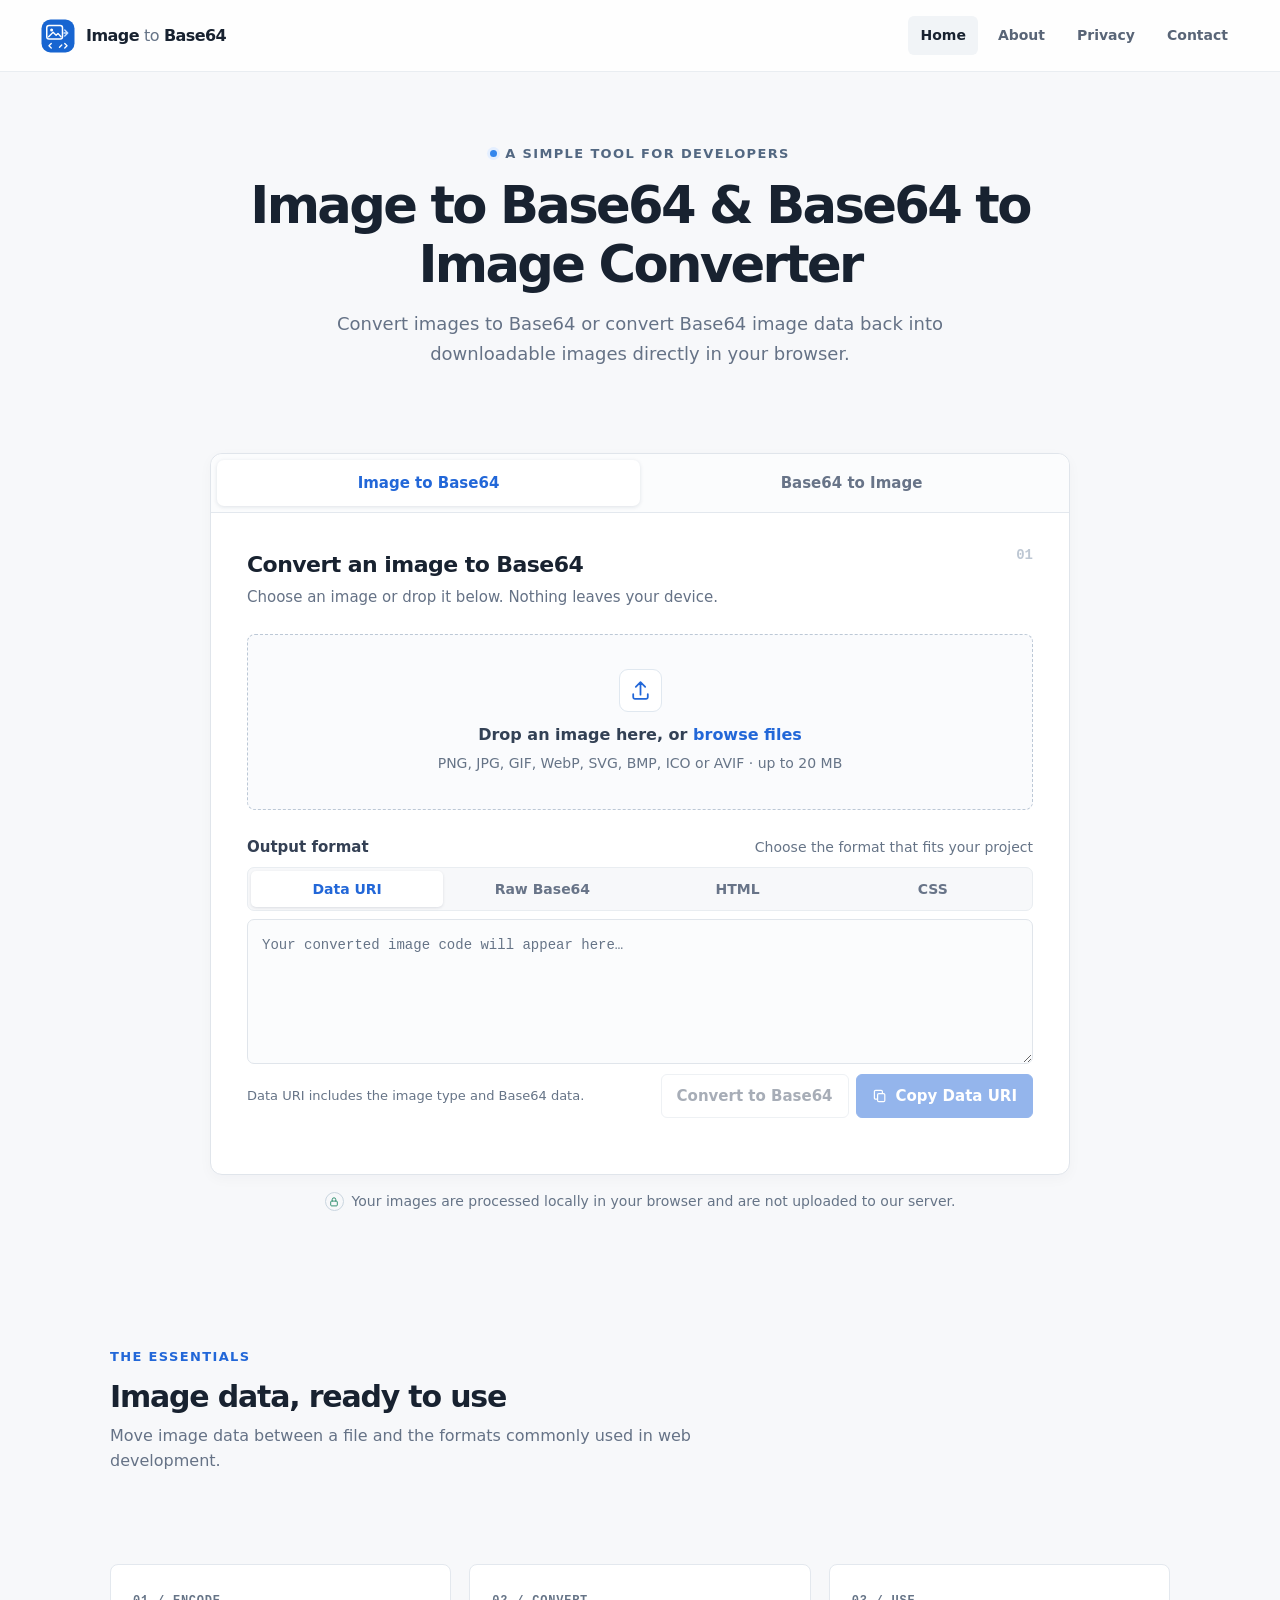
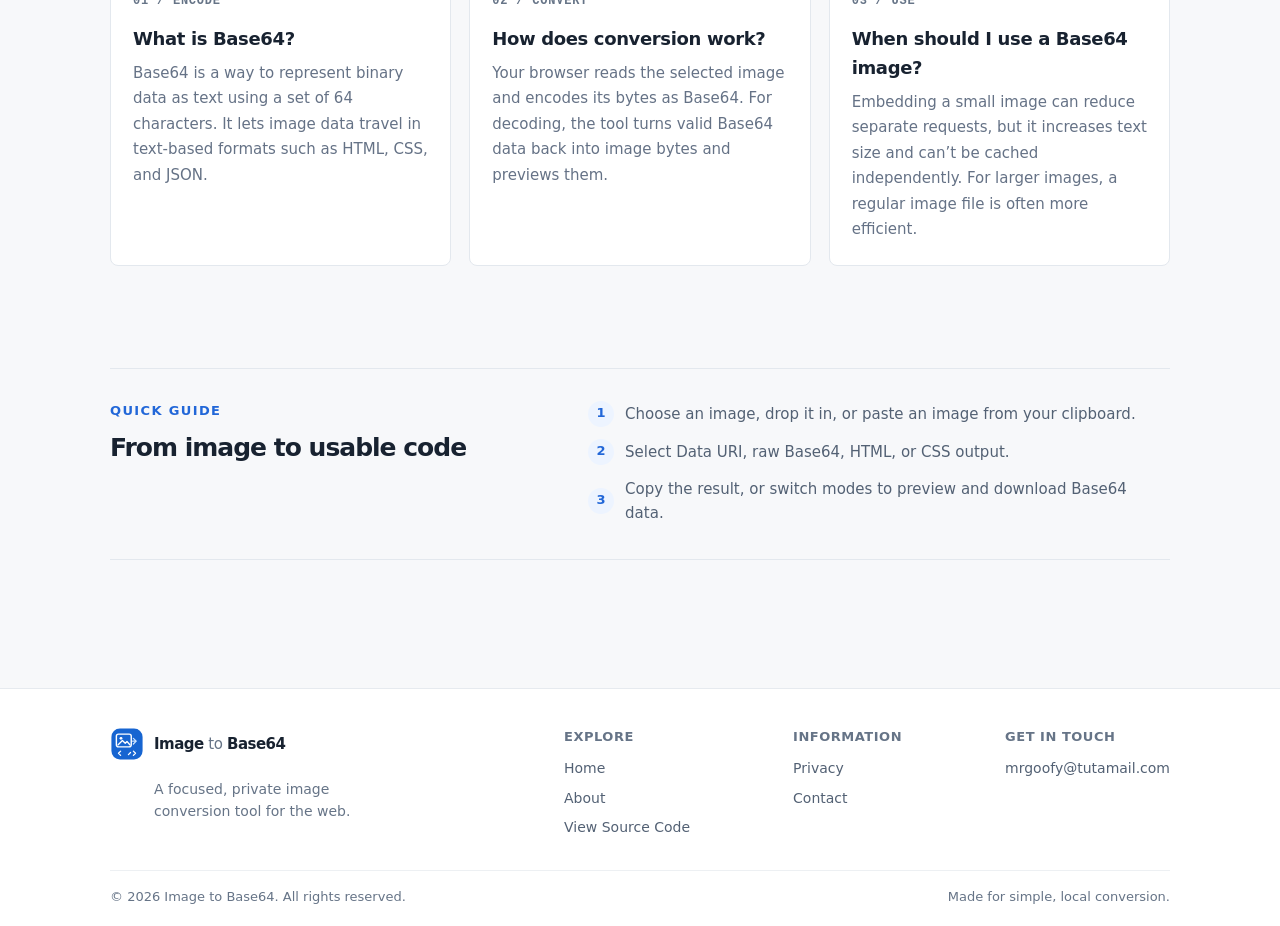
==== commit 7862b89f: "Revert "fix: remove broken ad loader and improve contrast" This reverts commit fcbe6136324161bb237db" ====
--- a/index.html
+++ b/index.html
@@ -178,9 +178,7 @@
       <p class="privacy-banner"><span class="privacy-lock" aria-hidden="true"><svg viewBox="0 0 20 20" width="12" height="12" fill="none"><rect x="4.5" y="8.5" width="11" height="8" rx="1.5" stroke="currentColor" stroke-width="1.4"/><path d="M7 8.5V6a3 3 0 0 1 6 0v2.5" stroke="currentColor" stroke-width="1.4" stroke-linecap="round"/></svg></span> Your images are processed locally in your browser and are not uploaded to our server.</p>
     </section>
 
-    <section class="ad-slot ad-inline ad-wide-slot" aria-label="Advertisement">
-      <div class="ad-placeholder ad-placeholder-desktop">Advertisement · 728×90</div>
-      <div class="ad-placeholder ad-placeholder-mobile">Advertisement · 320×50</div>
+    <section class="ad-slot ad-inline ad-wide-slot" aria-label="Advertisement" data-ad-desktop="728x90" data-ad-mobile="320x50">
     </section>
 
     <section class="info-section content-width">
@@ -189,8 +187,7 @@
         <h2>Image data, ready to use</h2>
         <p>Move image data between a file and the formats commonly used in web development.</p>
       </div>
-      <aside class="ad-slot ad-compact-slot ad-mobile-slot" aria-label="Advertisement">
-        <div class="ad-placeholder">Advertisement · 320×50</div>
+      <aside class="ad-slot ad-compact-slot ad-mobile-slot" aria-label="Advertisement" data-ad-desktop="320x50" data-ad-mobile="320x50">
       </aside>
       <div class="info-grid">
         <article class="info-card">
@@ -209,9 +206,7 @@
           <p>Embedding a small image can reduce separate requests, but it increases text size and can’t be cached independently. For larger images, a regular image file is often more efficient.</p>
         </article>
       </div>
-      <aside class="ad-slot ad-banner-slot ad-medium-slot" aria-label="Advertisement">
-        <div class="ad-placeholder ad-placeholder-desktop">Advertisement · 468×60</div>
-        <div class="ad-placeholder ad-placeholder-mobile">Advertisement · 320×50</div>
+      <aside class="ad-slot ad-banner-slot ad-medium-slot" aria-label="Advertisement" data-ad-desktop="468x60" data-ad-mobile="320x50">
       </aside>
       <div class="how-to">
         <div>
@@ -224,13 +219,10 @@
           <li><span>3</span>Copy the result, or switch modes to preview and download Base64 data.</li>
         </ol>
       </div>
-      <aside class="ad-slot ad-compact-slot ad-mobile-slot" aria-label="Advertisement">
-        <div class="ad-placeholder">Advertisement · 320×50</div>
+      <aside class="ad-slot ad-compact-slot ad-mobile-slot" aria-label="Advertisement" data-ad-desktop="320x50" data-ad-mobile="320x50">
       </aside>
     </section>
-    <aside class="ad-slot ad-banner-slot ad-medium-slot" aria-label="Advertisement">
-      <div class="ad-placeholder ad-placeholder-desktop">Advertisement · 468×60</div>
-      <div class="ad-placeholder ad-placeholder-mobile">Advertisement · 320×50</div>
+    <aside class="ad-slot ad-banner-slot ad-medium-slot" aria-label="Advertisement" data-ad-desktop="468x60" data-ad-mobile="320x50">
     </aside>
 
   </main>
--- a/styles.css
+++ b/styles.css
@@ -2,7 +2,7 @@
   color-scheme: light;
   --ink: #182230;
   --muted: #657286;
-  --soft: #657286;
+  --soft: #667487;
   --line: #e3e8ee;
   --surface: #ffffff;
   --page: #f7f8fa;
@@ -47,7 +47,7 @@
 .header-inner { width: min(100% - 48px, 1200px); height: 100%; margin: auto; display: flex; align-items: center; justify-content: space-between; gap: 24px; }
 .brand { display: inline-flex; align-items: center; gap: 10px; text-decoration: none; font-size: 15px; font-weight: 720; letter-spacing: -.035em; white-space: nowrap; }
 .brand img { display: block; flex: 0 0 auto; }
-.brand-muted { color: #657286; font-weight: 500; }
+.brand-muted { color: #667487; font-weight: 500; }
 .main-nav { display: flex; align-items: center; gap: 8px; }
 .main-nav a { padding: 8px 12px; border-radius: 6px; color: #596577; text-decoration: none; font-size: 13px; font-weight: 550; }
 .main-nav a:hover, .main-nav a.nav-current { color: var(--ink); background: #f1f4f7; }
@@ -64,12 +64,10 @@
   display: flex; align-items: center; justify-content: center;
   flex: 0 0 auto; max-width: 100%; margin-inline: auto;
 }
-.ad-placeholder { display: flex; align-items: center; justify-content: center; max-width: 100%; border: 1px dashed #c8d0da; background: #f8f9fb; color: #657286; font-size: 13px; font-weight: 600; letter-spacing: .02em; text-align: center; }
+.ad-slot iframe { display: block; flex: 0 0 auto; max-width: none; border: 0; }
 .ad-wide-slot { width: 728px; height: 90px; }
 .ad-medium-slot { width: 468px; height: 60px; }
 .ad-mobile-slot { width: 320px; height: 50px; }
-.ad-placeholder-desktop { display: flex; }
-.ad-placeholder-mobile { display: none; }
 .ad-inline { margin-top: 20px; }
 .ad-inline + .info-section { padding-top: 24px; }
 .ad-compact-slot { margin-bottom: 12px; }
@@ -78,14 +76,14 @@
 .tool-section { padding-top: 42px; }
 .tool-card { min-width: 0; max-width: 860px; margin: auto; border: 1px solid #e0e5eb; border-radius: 12px; background: var(--surface); box-shadow: 0 4px 14px rgb(21 36 58 / 3%); }
 .mode-switch { display: grid; grid-template-columns: 1fr 1fr; padding: 6px; border-bottom: 1px solid var(--line); background: #fbfcfd; border-radius: 12px 12px 0 0; }
-.mode-tab { min-height: 42px; border: 0; border-radius: 7px; background: transparent; color: #657286; font-size: 13px; font-weight: 650; cursor: pointer; }
+.mode-tab { min-height: 42px; border: 0; border-radius: 7px; background: transparent; color: #687488; font-size: 13px; font-weight: 650; cursor: pointer; }
 .mode-tab:hover { color: var(--ink); }
 .mode-tab.active { background: white; color: var(--accent); box-shadow: 0 1px 4px rgb(20 40 70 / 12%); }
 .tool-panel { min-width: 0; padding: 29px 32px 25px; }
 .panel-heading { display: flex; align-items: flex-start; justify-content: space-between; gap: 16px; margin-bottom: 22px; }
 .panel-heading h2 { margin: 0 0 3px; font-size: 18px; font-weight: 690; letter-spacing: -.025em; }
 .panel-heading p { margin: 0; color: var(--muted); font-size: 13px; }
-.step-mark { color: #657286; font: 600 12px var(--mono); }
+.step-mark { color: #bdc7d3; font: 600 12px var(--mono); }
 .drop-zone {
   min-height: 166px; padding: 20px; display: flex; flex-direction: column; align-items: center; justify-content: center;
   border: 1px dashed #bcc8d6; border-radius: 8px; background: #fafbfd; text-align: center; cursor: pointer;
@@ -95,7 +93,7 @@
 .upload-icon { display: grid; place-items: center; width: 43px; height: 43px; margin-bottom: 10px; border: 1px solid #e0e8f0; border-radius: 9px; background: white; color: var(--accent); }
 .drop-title { color: #334155; font-size: 13px; font-weight: 600; }
 .text-link { color: var(--accent); }
-.drop-hint { margin-top: 5px; color: #657286; font-size: 11px; }
+.drop-hint { margin-top: 5px; color: #667487; font-size: 11px; }
 .error-message { margin-top: 12px; padding: 10px 12px; border: 1px solid #f0c9c5; border-radius: 6px; background: #fff7f6; color: var(--danger); font-size: 12px; }
 .image-details { display: flex; align-items: center; gap: 14px; margin-top: 13px; padding: 10px; border: 1px solid var(--line); border-radius: 8px; }
 .preview-frame { width: 76px; height: 66px; flex: 0 0 auto; display: grid; place-items: center; overflow: hidden; border-radius: 5px; background: #f0f2f5; }
@@ -106,9 +104,9 @@
 .field-row { display: flex; align-items: baseline; justify-content: space-between; gap: 12px; margin: 22px 0 8px; }
 .field-label { display: block; margin: 0 0 7px; color: #344054; font-size: 12px; font-weight: 650; }
 .field-row .field-label { margin: 0; }
-.field-note { color: #657286; font-size: 11px; }
+.field-note { color: #667487; font-size: 11px; }
 .output-tabs { display: flex; gap: 3px; margin-bottom: 8px; padding: 3px; border: 1px solid #e9edf1; border-radius: 7px; background: #f7f8fa; }
-.output-tab { min-height: 31px; flex: 1; padding: 5px 8px; border: 0; border-radius: 5px; background: transparent; color: #657286; font-size: 11px; font-weight: 600; cursor: pointer; }
+.output-tab { min-height: 31px; flex: 1; padding: 5px 8px; border: 0; border-radius: 5px; background: transparent; color: #687488; font-size: 11px; font-weight: 600; cursor: pointer; }
 .output-tab:hover { color: var(--ink); }
 .output-tab.selected { background: white; color: var(--accent); box-shadow: 0 1px 3px rgb(21 37 58 / 12%); }
 .code-output, .code-input {
@@ -117,20 +115,18 @@
 }
 .code-output { min-height: 104px; padding: 12px; }
 .code-input { min-height: 132px; padding: 13px; }
-.code-output::placeholder, .code-input::placeholder { color: #657286; }
+.code-output::placeholder, .code-input::placeholder { color: #667487; }
 .output-footer { display: flex; align-items: center; justify-content: space-between; gap: 16px; margin-top: 10px; }
 .output-actions, .decode-actions { display: flex; align-items: center; gap: 7px; }
 .output-actions { flex: 0 0 auto; }
-.output-hint { color: #657286; font-size: 11px; }
+.output-hint { color: #667487; font-size: 11px; }
 .button { min-height: 38px; display: inline-flex; align-items: center; justify-content: center; gap: 8px; padding: 8px 13px; border: 1px solid transparent; border-radius: 6px; text-decoration: none; font-size: 12px; font-weight: 650; cursor: pointer; transition: background-color .15s ease, border-color .15s ease; }
-.button:disabled { cursor: not-allowed; }
+.button:disabled { cursor: not-allowed; opacity: .48; }
 .button-primary { border-color: var(--accent); background: var(--accent); color: white; }
 .button-primary:hover:not(:disabled) { border-color: var(--accent-dark); background: var(--accent-dark); }
 .button-secondary { border-color: #dce2e9; background: white; color: #49566a; }
 .button-secondary:hover { border-color: #b8c4d1; background: #f8fafc; }
-.button-quiet { border-color: transparent; background: transparent; color: #657286; }
-.button:disabled { border-color: #cbd5e1; background: #edf0f3; color: #536174; }
-.button-primary:disabled { border-color: #657286; background: #657286; color: white; }
+.button-quiet { border-color: transparent; background: transparent; color: #667487; }
 .button-quiet:hover { background: #f4f6f8; color: var(--ink); }
 .button-small { min-height: 27px; padding: 4px 8px; font-size: 10px; }
 .status-message { min-height: 18px; margin: 6px 0 0; color: var(--green); font-size: 11px; }
@@ -144,11 +140,11 @@
 .decoded-info { display: grid; gap: 14px; }
 .decoded-info > div { display: grid; gap: 2px; }
 .decoded-info strong { overflow-wrap: anywhere; color: #344054; font-size: 12px; }
-.detail-label { color: #657286; font-size: 10px; }
+.detail-label { color: #667487; font-size: 10px; }
 .decode-footer { display: flex; align-items: center; justify-content: space-between; gap: 12px; margin-top: 18px; }
-.privacy-note { display: flex; align-items: center; gap: 7px; margin: 0; color: #657286; font-size: 11px; }
+.privacy-note { display: flex; align-items: center; gap: 7px; margin: 0; color: #667487; font-size: 11px; }
 .privacy-note svg { flex: 0 0 auto; color: var(--green); }
-.privacy-banner { display: flex; align-items: center; justify-content: center; gap: 8px; margin: 15px 0 0; color: #657286; font-size: 11px; text-align: center; }
+.privacy-banner { display: flex; align-items: center; justify-content: center; gap: 8px; margin: 15px 0 0; color: #667487; font-size: 11px; text-align: center; }
 .privacy-lock { display: inline-grid; flex: 0 0 auto; place-items: center; width: 19px; height: 19px; border: 1px solid #cad6e0; border-radius: 50%; color: var(--green); }
 
 .info-section { padding-top: 92px; }
@@ -158,7 +154,7 @@
 .section-intro > p:last-child { margin: 0; color: var(--muted); font-size: 13px; }
 .info-grid { display: grid; grid-template-columns: repeat(3, 1fr); gap: 14px; }
 .info-card { min-height: 184px; padding: 19px 19px 17px; border: 1px solid var(--line); border-radius: 8px; background: white; }
-.card-index { color: #657286; font: 600 9px var(--mono); letter-spacing: .065em; }
+.card-index { color: #667487; font: 600 9px var(--mono); letter-spacing: .065em; }
 .info-card h3 { margin: 13px 0 7px; font-size: 14px; letter-spacing: -.02em; }
 .info-card p { margin: 0; color: var(--muted); font-size: 12px; line-height: 1.7; }
 .how-to { display: grid; grid-template-columns: .85fr 1.15fr; gap: 40px; margin-top: 61px; padding: 27px 0 29px; border-top: 1px solid var(--line); border-bottom: 1px solid var(--line); }
@@ -170,13 +166,13 @@
 .site-footer { border-top: 1px solid #e6eaef; background: #fff; }
 .footer-inner { display: grid; grid-template-columns: .8fr 1.2fr; column-gap: 50px; padding-top: 34px; }
 .footer-brand { font-size: 14px; }
-.footer-brand-block > p { max-width: 250px; margin: 10px 0 0 44px; color: #657286; font-size: 11px; }
+.footer-brand-block > p { max-width: 250px; margin: 10px 0 0 44px; color: #667487; font-size: 11px; }
 .footer-links { display: flex; justify-content: space-between; gap: 18px; }
 .footer-links > div { display: flex; flex-direction: column; align-items: flex-start; gap: 5px; }
-.footer-heading { margin-bottom: 3px; color: #657286; font-size: 10px; font-weight: 650; letter-spacing: .04em; text-transform: uppercase; }
+.footer-heading { margin-bottom: 3px; color: #667487; font-size: 10px; font-weight: 650; letter-spacing: .04em; text-transform: uppercase; }
 .footer-links a { color: #536174; font-size: 11px; text-decoration: none; }
 .footer-links a:hover { color: var(--accent); }
-.footer-bottom { grid-column: 1 / -1; display: flex; justify-content: space-between; gap: 12px; margin-top: 28px; padding: 14px 0 16px; border-top: 1px solid #edf0f3; color: #657286; font-size: 10px; }
+.footer-bottom { grid-column: 1 / -1; display: flex; justify-content: space-between; gap: 12px; margin-top: 28px; padding: 14px 0 16px; border-top: 1px solid #edf0f3; color: #667487; font-size: 10px; }
 
 .document-main { min-height: 520px; padding-top: 76px; padding-bottom: 90px; }
 .document-heading { max-width: 720px; padding-bottom: 32px; border-bottom: 1px solid var(--line); }
@@ -185,7 +181,7 @@
 .document-heading > p:last-child { max-width: 650px; margin: 0; color: var(--muted); font-size: 15px; }
 .document-layout { display: grid; grid-template-columns: 190px minmax(0, 1fr); gap: 54px; max-width: 900px; padding-top: 34px; }
 .document-aside { display: flex; flex-direction: column; align-items: flex-start; gap: 9px; }
-.aside-label { margin-bottom: 3px; color: #657286; font-size: 9px; font-weight: 700; letter-spacing: .1em; }
+.aside-label { margin-bottom: 3px; color: #667487; font-size: 9px; font-weight: 700; letter-spacing: .1em; }
 .document-aside a { color: #657286; font-size: 11px; text-decoration: none; }
 .document-aside a:hover { color: var(--accent); }
 .document-copy section { margin-bottom: 30px; scroll-margin-top: 24px; }
@@ -202,13 +198,10 @@
 .contact-card p { margin: 0 0 9px; color: var(--muted); font-size: 12px; }
 .email-link { display: inline-flex; align-items: center; gap: 7px; color: var(--accent); font-size: 13px; font-weight: 650; text-decoration: none; }
 .email-link:hover { text-decoration: underline; text-underline-offset: 3px; }
-.contact-note { margin: 14px 0 0; color: #657286; font-size: 11px; }
+.contact-note { margin: 14px 0 0; color: #667487; font-size: 11px; }
 
 @media (max-width: 783px) {
-  .ad-slot { position: relative; left: 50%; width: min(320px, 100vw); max-width: none; margin-inline: 0; transform: translateX(-50%); }
-  .ad-wide-slot, .ad-medium-slot, .ad-mobile-slot { height: 50px; }
-  .ad-placeholder-desktop { display: none; }
-  .ad-placeholder-mobile { display: flex; width: 100%; height: 50px; }
+  .ad-wide-slot, .ad-medium-slot, .ad-mobile-slot { width: min(320px, 100vw); height: 50px; }
 }
 
 @media (max-width: 700px) {
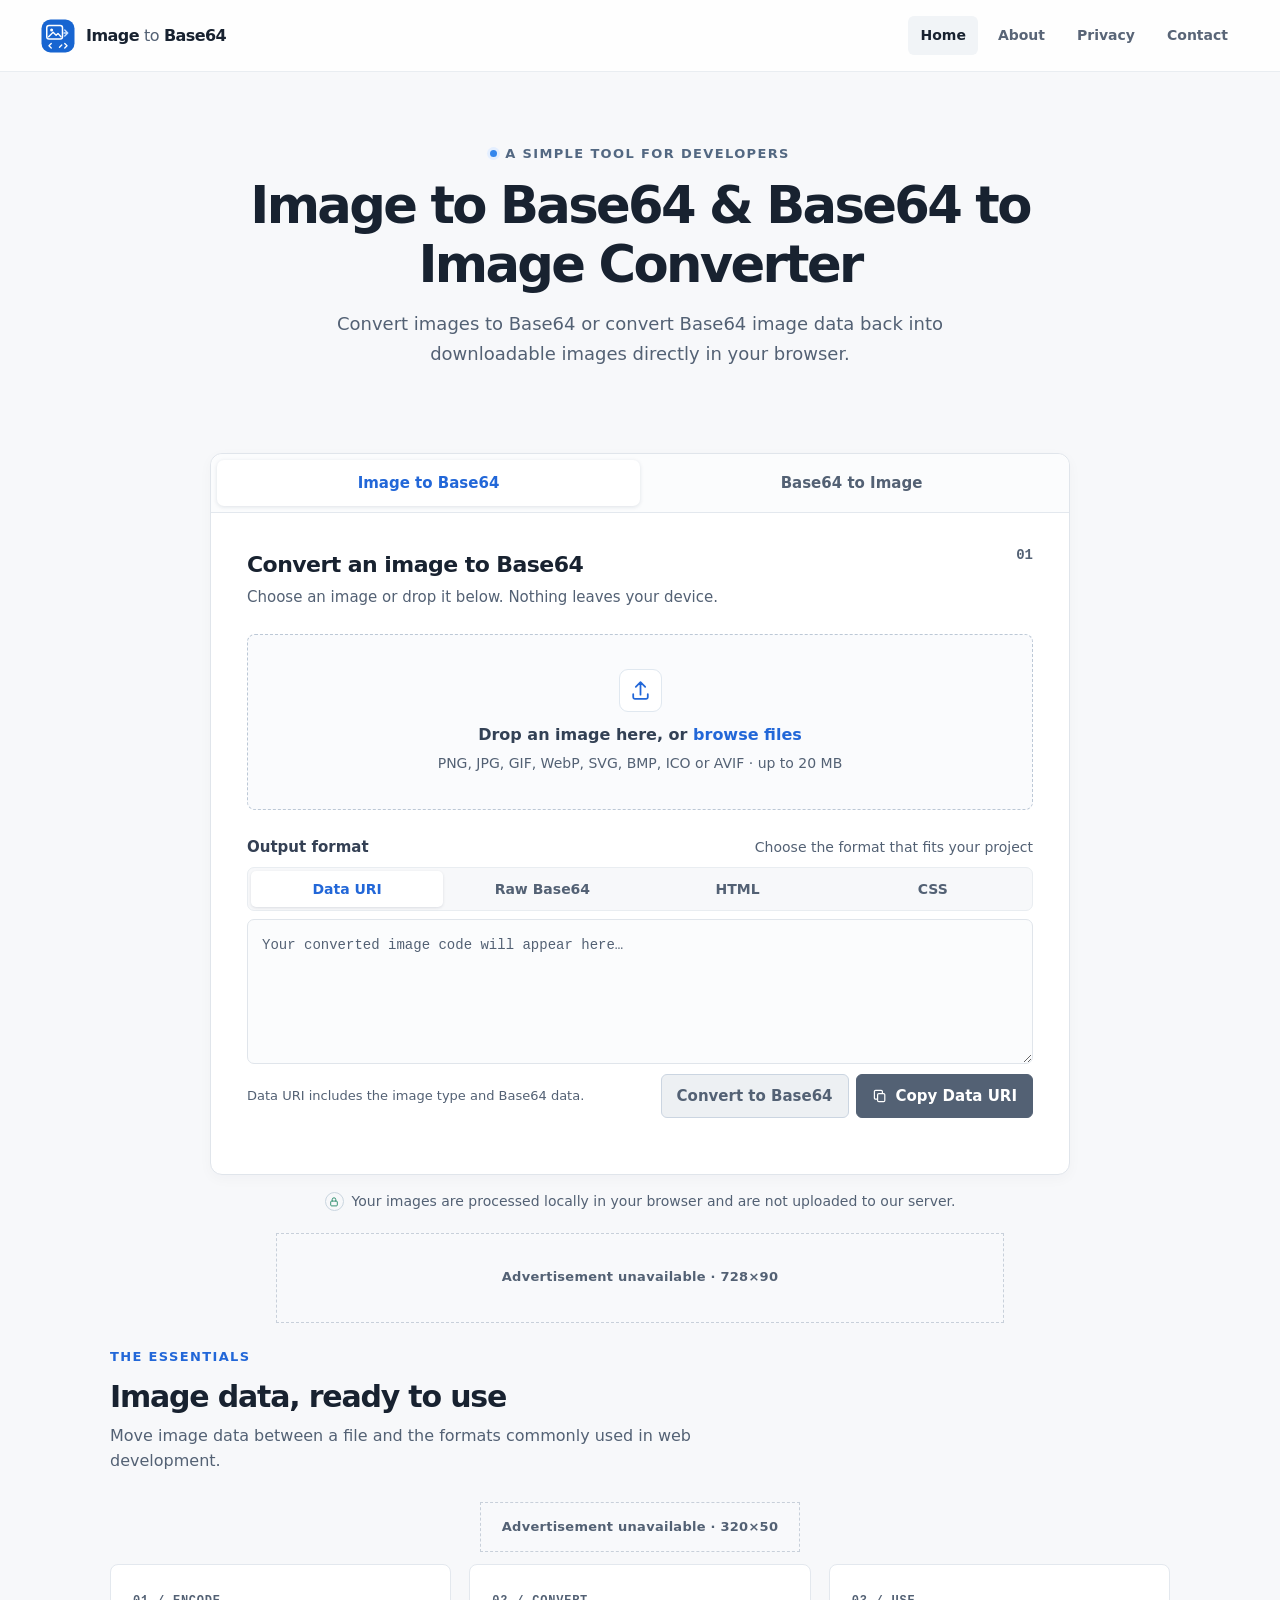
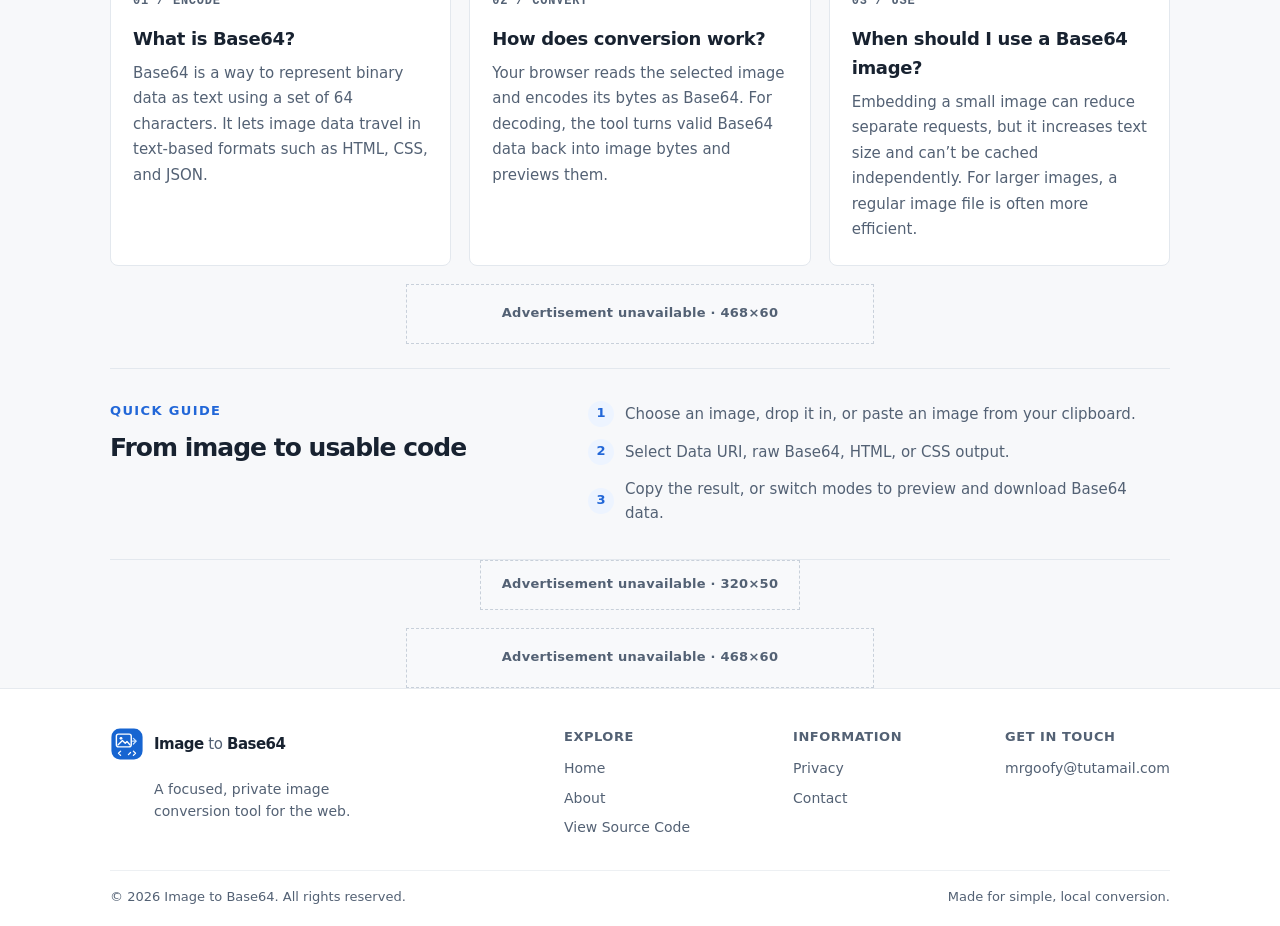
==== commit e6d6422b: "fix: improve Lighthouse and update ad disclosures Co-authored-by: Copilot <223556219+Copilot@users.n" ====
--- a/index.html
+++ b/index.html
@@ -23,6 +23,7 @@
   <link rel="icon" href="/assets/favicon-16.png" sizes="16x16" type="image/png">
   <link rel="apple-touch-icon" href="/assets/apple-touch-icon.png">
   <link rel="manifest" href="/site.webmanifest">
+  <link rel="preload" href="/styles.css" as="style">
   <link rel="stylesheet" href="/styles.css">
   <script type="application/ld+json">
     {
@@ -80,7 +81,7 @@
 
           <label class="visually-hidden" for="image-file">Choose an image file</label>
           <input class="visually-hidden" id="image-file" type="file" accept="image/png,image/jpeg,image/gif,image/webp,image/svg+xml,image/bmp,image/x-icon,image/vnd.microsoft.icon,image/avif,.ico">
-          <div class="drop-zone" id="drop-zone" role="button" tabindex="0" aria-label="Choose an image or drag and drop an image here">
+          <div class="drop-zone" id="drop-zone" role="button" tabindex="0">
             <span class="upload-icon" aria-hidden="true">
               <svg viewBox="0 0 24 24" width="25" height="25" fill="none"><path d="M12 16V4m0 0L7.5 8.5M12 4l4.5 4.5M5 15.5v3A1.5 1.5 0 0 0 6.5 20h11a1.5 1.5 0 0 0 1.5-1.5v-3" stroke="currentColor" stroke-width="1.7" stroke-linecap="round" stroke-linejoin="round"/></svg>
             </span>
@@ -179,6 +180,8 @@
     </section>
 
     <section class="ad-slot ad-inline ad-wide-slot" aria-label="Advertisement" data-ad-desktop="728x90" data-ad-mobile="320x50">
+      <div class="ad-placeholder ad-placeholder-desktop">Advertisement · 728×90</div>
+      <div class="ad-placeholder ad-placeholder-mobile">Advertisement · 320×50</div>
     </section>
 
     <section class="info-section content-width">
@@ -188,6 +191,7 @@
         <p>Move image data between a file and the formats commonly used in web development.</p>
       </div>
       <aside class="ad-slot ad-compact-slot ad-mobile-slot" aria-label="Advertisement" data-ad-desktop="320x50" data-ad-mobile="320x50">
+        <div class="ad-placeholder">Advertisement · 320×50</div>
       </aside>
       <div class="info-grid">
         <article class="info-card">
@@ -207,6 +211,8 @@
         </article>
       </div>
       <aside class="ad-slot ad-banner-slot ad-medium-slot" aria-label="Advertisement" data-ad-desktop="468x60" data-ad-mobile="320x50">
+        <div class="ad-placeholder ad-placeholder-desktop">Advertisement · 468×60</div>
+        <div class="ad-placeholder ad-placeholder-mobile">Advertisement · 320×50</div>
       </aside>
       <div class="how-to">
         <div>
@@ -220,9 +226,12 @@
         </ol>
       </div>
       <aside class="ad-slot ad-compact-slot ad-mobile-slot" aria-label="Advertisement" data-ad-desktop="320x50" data-ad-mobile="320x50">
+        <div class="ad-placeholder">Advertisement · 320×50</div>
       </aside>
     </section>
     <aside class="ad-slot ad-banner-slot ad-medium-slot" aria-label="Advertisement" data-ad-desktop="468x60" data-ad-mobile="320x50">
+      <div class="ad-placeholder ad-placeholder-desktop">Advertisement · 468×60</div>
+      <div class="ad-placeholder ad-placeholder-mobile">Advertisement · 320×50</div>
     </aside>
 
   </main>
--- a/styles.css
+++ b/styles.css
@@ -1,8 +1,8 @@
 :root {
   color-scheme: light;
   --ink: #182230;
-  --muted: #657286;
-  --soft: #667487;
+  --muted: #536174;
+  --soft: #536174;
   --line: #e3e8ee;
   --surface: #ffffff;
   --page: #f7f8fa;
@@ -27,7 +27,7 @@
 button, a, select { -webkit-tap-highlight-color: transparent; }
 a { color: inherit; }
 button:focus-visible, a:focus-visible, textarea:focus-visible, select:focus-visible, [tabindex="0"]:focus-visible {
-  outline: 3px solid #8db8ff;
+  outline: 3px solid #2267d8;
   outline-offset: 3px;
 }
 [hidden] { display: none !important; }
@@ -36,7 +36,7 @@
   position: absolute; width: 1px; height: 1px; padding: 0; margin: -1px;
   overflow: hidden; clip: rect(0, 0, 0, 0); white-space: nowrap; border: 0;
 }
-#image-file:focus-visible + .drop-zone { outline: 3px solid #8db8ff; outline-offset: 3px; }
+#image-file:focus-visible + .drop-zone { outline: 3px solid #2267d8; outline-offset: 3px; }
 .skip-link {
   position: absolute; z-index: 10; top: 8px; left: 8px; padding: 9px 14px;
   transform: translateY(-150%); border-radius: 6px; background: var(--ink); color: white;
@@ -47,7 +47,7 @@
 .header-inner { width: min(100% - 48px, 1200px); height: 100%; margin: auto; display: flex; align-items: center; justify-content: space-between; gap: 24px; }
 .brand { display: inline-flex; align-items: center; gap: 10px; text-decoration: none; font-size: 15px; font-weight: 720; letter-spacing: -.035em; white-space: nowrap; }
 .brand img { display: block; flex: 0 0 auto; }
-.brand-muted { color: #667487; font-weight: 500; }
+.brand-muted { color: #536174; font-weight: 500; }
 .main-nav { display: flex; align-items: center; gap: 8px; }
 .main-nav a { padding: 8px 12px; border-radius: 6px; color: #596577; text-decoration: none; font-size: 13px; font-weight: 550; }
 .main-nav a:hover, .main-nav a.nav-current { color: var(--ink); background: #f1f4f7; }
@@ -61,10 +61,14 @@
 .hero-copy { max-width: 680px; margin: auto; color: var(--muted); font-size: 16px; line-height: 1.65; }
 
 .ad-slot {
-  display: flex; align-items: center; justify-content: center;
+  position: relative; display: flex; align-items: center; justify-content: center;
   flex: 0 0 auto; max-width: 100%; margin-inline: auto;
 }
-.ad-slot iframe { display: block; flex: 0 0 auto; max-width: none; border: 0; }
+.ad-slot iframe { position: absolute; inset: 0; display: block; width: 100%; height: 100%; max-width: 100%; border: 0; }
+.ad-placeholder { position: absolute; inset: 0; display: flex; align-items: center; justify-content: center; max-width: 100%; border: 1px dashed #c8d0da; background: #f8f9fb; color: #536174; font-size: 13px; font-weight: 600; letter-spacing: .02em; text-align: center; }
+.ad-placeholder-desktop { display: flex; }
+.ad-placeholder-mobile { display: none; }
+.ad-loaded .ad-placeholder { visibility: hidden; }
 .ad-wide-slot { width: 728px; height: 90px; }
 .ad-medium-slot { width: 468px; height: 60px; }
 .ad-mobile-slot { width: 320px; height: 50px; }
@@ -74,16 +78,16 @@
 .ad-banner-slot { margin-top: 18px; }
 .ad-banner-slot + .how-to { margin-top: 24px; }
 .tool-section { padding-top: 42px; }
-.tool-card { min-width: 0; max-width: 860px; margin: auto; border: 1px solid #e0e5eb; border-radius: 12px; background: var(--surface); box-shadow: 0 4px 14px rgb(21 36 58 / 3%); }
+.tool-card { min-width: 0; max-width: 860px; margin: auto; border: 1px solid #e0e5eb; border-radius: 12px; background: var(--surface); color: var(--ink); box-shadow: 0 4px 14px rgb(21 36 58 / 3%); }
 .mode-switch { display: grid; grid-template-columns: 1fr 1fr; padding: 6px; border-bottom: 1px solid var(--line); background: #fbfcfd; border-radius: 12px 12px 0 0; }
-.mode-tab { min-height: 42px; border: 0; border-radius: 7px; background: transparent; color: #687488; font-size: 13px; font-weight: 650; cursor: pointer; }
+.mode-tab { min-height: 42px; border: 0; border-radius: 7px; background: transparent; color: #536174; font-size: 13px; font-weight: 650; cursor: pointer; }
 .mode-tab:hover { color: var(--ink); }
 .mode-tab.active { background: white; color: var(--accent); box-shadow: 0 1px 4px rgb(20 40 70 / 12%); }
 .tool-panel { min-width: 0; padding: 29px 32px 25px; }
 .panel-heading { display: flex; align-items: flex-start; justify-content: space-between; gap: 16px; margin-bottom: 22px; }
 .panel-heading h2 { margin: 0 0 3px; font-size: 18px; font-weight: 690; letter-spacing: -.025em; }
 .panel-heading p { margin: 0; color: var(--muted); font-size: 13px; }
-.step-mark { color: #bdc7d3; font: 600 12px var(--mono); }
+.step-mark { color: #536174; font: 600 12px var(--mono); }
 .drop-zone {
   min-height: 166px; padding: 20px; display: flex; flex-direction: column; align-items: center; justify-content: center;
   border: 1px dashed #bcc8d6; border-radius: 8px; background: #fafbfd; text-align: center; cursor: pointer;
@@ -93,7 +97,7 @@
 .upload-icon { display: grid; place-items: center; width: 43px; height: 43px; margin-bottom: 10px; border: 1px solid #e0e8f0; border-radius: 9px; background: white; color: var(--accent); }
 .drop-title { color: #334155; font-size: 13px; font-weight: 600; }
 .text-link { color: var(--accent); }
-.drop-hint { margin-top: 5px; color: #667487; font-size: 11px; }
+.drop-hint { margin-top: 5px; color: #536174; font-size: 11px; }
 .error-message { margin-top: 12px; padding: 10px 12px; border: 1px solid #f0c9c5; border-radius: 6px; background: #fff7f6; color: var(--danger); font-size: 12px; }
 .image-details { display: flex; align-items: center; gap: 14px; margin-top: 13px; padding: 10px; border: 1px solid var(--line); border-radius: 8px; }
 .preview-frame { width: 76px; height: 66px; flex: 0 0 auto; display: grid; place-items: center; overflow: hidden; border-radius: 5px; background: #f0f2f5; }
@@ -104,9 +108,9 @@
 .field-row { display: flex; align-items: baseline; justify-content: space-between; gap: 12px; margin: 22px 0 8px; }
 .field-label { display: block; margin: 0 0 7px; color: #344054; font-size: 12px; font-weight: 650; }
 .field-row .field-label { margin: 0; }
-.field-note { color: #667487; font-size: 11px; }
-.output-tabs { display: flex; gap: 3px; margin-bottom: 8px; padding: 3px; border: 1px solid #e9edf1; border-radius: 7px; background: #f7f8fa; }
-.output-tab { min-height: 31px; flex: 1; padding: 5px 8px; border: 0; border-radius: 5px; background: transparent; color: #687488; font-size: 11px; font-weight: 600; cursor: pointer; }
+.field-note { color: #536174; font-size: 11px; }
+.output-tabs { display: flex; gap: 3px; margin-bottom: 8px; padding: 3px; border: 1px solid #e9edf1; border-radius: 7px; background: #f7f8fa; color: #536174; }
+.output-tab { min-height: 31px; flex: 1; padding: 5px 8px; border: 0; border-radius: 5px; background: transparent; color: #536174; font-size: 11px; font-weight: 600; cursor: pointer; }
 .output-tab:hover { color: var(--ink); }
 .output-tab.selected { background: white; color: var(--accent); box-shadow: 0 1px 3px rgb(21 37 58 / 12%); }
 .code-output, .code-input {
@@ -115,18 +119,19 @@
 }
 .code-output { min-height: 104px; padding: 12px; }
 .code-input { min-height: 132px; padding: 13px; }
-.code-output::placeholder, .code-input::placeholder { color: #667487; }
+.code-output::placeholder, .code-input::placeholder { color: #536174; opacity: 1; }
 .output-footer { display: flex; align-items: center; justify-content: space-between; gap: 16px; margin-top: 10px; }
 .output-actions, .decode-actions { display: flex; align-items: center; gap: 7px; }
 .output-actions { flex: 0 0 auto; }
-.output-hint { color: #667487; font-size: 11px; }
+.output-hint { color: #536174; font-size: 11px; }
 .button { min-height: 38px; display: inline-flex; align-items: center; justify-content: center; gap: 8px; padding: 8px 13px; border: 1px solid transparent; border-radius: 6px; text-decoration: none; font-size: 12px; font-weight: 650; cursor: pointer; transition: background-color .15s ease, border-color .15s ease; }
-.button:disabled { cursor: not-allowed; opacity: .48; }
+.button:disabled { cursor: not-allowed; border-color: #cbd5e1; background: #edf0f3; color: #536174; }
+.button-primary:disabled { border-color: #536174; background: #536174; color: white; }
 .button-primary { border-color: var(--accent); background: var(--accent); color: white; }
 .button-primary:hover:not(:disabled) { border-color: var(--accent-dark); background: var(--accent-dark); }
 .button-secondary { border-color: #dce2e9; background: white; color: #49566a; }
 .button-secondary:hover { border-color: #b8c4d1; background: #f8fafc; }
-.button-quiet { border-color: transparent; background: transparent; color: #667487; }
+.button-quiet { border-color: transparent; background: transparent; color: #536174; }
 .button-quiet:hover { background: #f4f6f8; color: var(--ink); }
 .button-small { min-height: 27px; padding: 4px 8px; font-size: 10px; }
 .status-message { min-height: 18px; margin: 6px 0 0; color: var(--green); font-size: 11px; }
@@ -140,11 +145,11 @@
 .decoded-info { display: grid; gap: 14px; }
 .decoded-info > div { display: grid; gap: 2px; }
 .decoded-info strong { overflow-wrap: anywhere; color: #344054; font-size: 12px; }
-.detail-label { color: #667487; font-size: 10px; }
+.detail-label { color: #536174; font-size: 10px; }
 .decode-footer { display: flex; align-items: center; justify-content: space-between; gap: 12px; margin-top: 18px; }
-.privacy-note { display: flex; align-items: center; gap: 7px; margin: 0; color: #667487; font-size: 11px; }
+.privacy-note { display: flex; align-items: center; gap: 7px; margin: 0; color: #536174; font-size: 11px; }
 .privacy-note svg { flex: 0 0 auto; color: var(--green); }
-.privacy-banner { display: flex; align-items: center; justify-content: center; gap: 8px; margin: 15px 0 0; color: #667487; font-size: 11px; text-align: center; }
+.privacy-banner { display: flex; align-items: center; justify-content: center; gap: 8px; margin: 15px 0 0; color: #536174; font-size: 11px; text-align: center; }
 .privacy-lock { display: inline-grid; flex: 0 0 auto; place-items: center; width: 19px; height: 19px; border: 1px solid #cad6e0; border-radius: 50%; color: var(--green); }
 
 .info-section { padding-top: 92px; }
@@ -154,7 +159,7 @@
 .section-intro > p:last-child { margin: 0; color: var(--muted); font-size: 13px; }
 .info-grid { display: grid; grid-template-columns: repeat(3, 1fr); gap: 14px; }
 .info-card { min-height: 184px; padding: 19px 19px 17px; border: 1px solid var(--line); border-radius: 8px; background: white; }
-.card-index { color: #667487; font: 600 9px var(--mono); letter-spacing: .065em; }
+.card-index { color: #536174; font: 600 9px var(--mono); letter-spacing: .065em; }
 .info-card h3 { margin: 13px 0 7px; font-size: 14px; letter-spacing: -.02em; }
 .info-card p { margin: 0; color: var(--muted); font-size: 12px; line-height: 1.7; }
 .how-to { display: grid; grid-template-columns: .85fr 1.15fr; gap: 40px; margin-top: 61px; padding: 27px 0 29px; border-top: 1px solid var(--line); border-bottom: 1px solid var(--line); }
@@ -166,13 +171,13 @@
 .site-footer { border-top: 1px solid #e6eaef; background: #fff; }
 .footer-inner { display: grid; grid-template-columns: .8fr 1.2fr; column-gap: 50px; padding-top: 34px; }
 .footer-brand { font-size: 14px; }
-.footer-brand-block > p { max-width: 250px; margin: 10px 0 0 44px; color: #667487; font-size: 11px; }
+.footer-brand-block > p { max-width: 250px; margin: 10px 0 0 44px; color: #536174; font-size: 11px; }
 .footer-links { display: flex; justify-content: space-between; gap: 18px; }
 .footer-links > div { display: flex; flex-direction: column; align-items: flex-start; gap: 5px; }
-.footer-heading { margin-bottom: 3px; color: #667487; font-size: 10px; font-weight: 650; letter-spacing: .04em; text-transform: uppercase; }
+.footer-heading { margin-bottom: 3px; color: #536174; font-size: 10px; font-weight: 650; letter-spacing: .04em; text-transform: uppercase; }
 .footer-links a { color: #536174; font-size: 11px; text-decoration: none; }
 .footer-links a:hover { color: var(--accent); }
-.footer-bottom { grid-column: 1 / -1; display: flex; justify-content: space-between; gap: 12px; margin-top: 28px; padding: 14px 0 16px; border-top: 1px solid #edf0f3; color: #667487; font-size: 10px; }
+.footer-bottom { grid-column: 1 / -1; display: flex; justify-content: space-between; gap: 12px; margin-top: 28px; padding: 14px 0 16px; border-top: 1px solid #edf0f3; color: #536174; font-size: 10px; }
 
 .document-main { min-height: 520px; padding-top: 76px; padding-bottom: 90px; }
 .document-heading { max-width: 720px; padding-bottom: 32px; border-bottom: 1px solid var(--line); }
@@ -181,8 +186,8 @@
 .document-heading > p:last-child { max-width: 650px; margin: 0; color: var(--muted); font-size: 15px; }
 .document-layout { display: grid; grid-template-columns: 190px minmax(0, 1fr); gap: 54px; max-width: 900px; padding-top: 34px; }
 .document-aside { display: flex; flex-direction: column; align-items: flex-start; gap: 9px; }
-.aside-label { margin-bottom: 3px; color: #667487; font-size: 9px; font-weight: 700; letter-spacing: .1em; }
-.document-aside a { color: #657286; font-size: 11px; text-decoration: none; }
+.aside-label { margin-bottom: 3px; color: #536174; font-size: 9px; font-weight: 700; letter-spacing: .1em; }
+.document-aside a { color: #536174; font-size: 11px; text-decoration: none; }
 .document-aside a:hover { color: var(--accent); }
 .document-copy section { margin-bottom: 30px; scroll-margin-top: 24px; }
 .document-copy h2 { margin: 0 0 9px; font-size: 18px; letter-spacing: -.025em; }
@@ -198,10 +203,12 @@
 .contact-card p { margin: 0 0 9px; color: var(--muted); font-size: 12px; }
 .email-link { display: inline-flex; align-items: center; gap: 7px; color: var(--accent); font-size: 13px; font-weight: 650; text-decoration: none; }
 .email-link:hover { text-decoration: underline; text-underline-offset: 3px; }
-.contact-note { margin: 14px 0 0; color: #667487; font-size: 11px; }
+.contact-note { margin: 14px 0 0; color: #536174; font-size: 11px; }
 
 @media (max-width: 783px) {
   .ad-wide-slot, .ad-medium-slot, .ad-mobile-slot { width: min(320px, 100vw); height: 50px; }
+  .ad-placeholder-desktop { display: none; }
+  .ad-placeholder-mobile { display: flex; width: 100%; height: 50px; }
 }
 
 @media (max-width: 700px) {
--- a/styles.css
+++ b/styles.css
@@ -1,8 +1,8 @@
 :root {
   color-scheme: light;
   --ink: #182230;
-  --muted: #657286;
-  --soft: #667487;
+  --muted: #536174;
+  --soft: #536174;
   --line: #e3e8ee;
   --surface: #ffffff;
   --page: #f7f8fa;
@@ -27,7 +27,7 @@
 button, a, select { -webkit-tap-highlight-color: transparent; }
 a { color: inherit; }
 button:focus-visible, a:focus-visible, textarea:focus-visible, select:focus-visible, [tabindex="0"]:focus-visible {
-  outline: 3px solid #8db8ff;
+  outline: 3px solid #2267d8;
   outline-offset: 3px;
 }
 [hidden] { display: none !important; }
@@ -36,7 +36,7 @@
   position: absolute; width: 1px; height: 1px; padding: 0; margin: -1px;
   overflow: hidden; clip: rect(0, 0, 0, 0); white-space: nowrap; border: 0;
 }
-#image-file:focus-visible + .drop-zone { outline: 3px solid #8db8ff; outline-offset: 3px; }
+#image-file:focus-visible + .drop-zone { outline: 3px solid #2267d8; outline-offset: 3px; }
 .skip-link {
   position: absolute; z-index: 10; top: 8px; left: 8px; padding: 9px 14px;
   transform: translateY(-150%); border-radius: 6px; background: var(--ink); color: white;
@@ -47,7 +47,7 @@
 .header-inner { width: min(100% - 48px, 1200px); height: 100%; margin: auto; display: flex; align-items: center; justify-content: space-between; gap: 24px; }
 .brand { display: inline-flex; align-items: center; gap: 10px; text-decoration: none; font-size: 15px; font-weight: 720; letter-spacing: -.035em; white-space: nowrap; }
 .brand img { display: block; flex: 0 0 auto; }
-.brand-muted { color: #667487; font-weight: 500; }
+.brand-muted { color: #536174; font-weight: 500; }
 .main-nav { display: flex; align-items: center; gap: 8px; }
 .main-nav a { padding: 8px 12px; border-radius: 6px; color: #596577; text-decoration: none; font-size: 13px; font-weight: 550; }
 .main-nav a:hover, .main-nav a.nav-current { color: var(--ink); background: #f1f4f7; }
@@ -61,10 +61,14 @@
 .hero-copy { max-width: 680px; margin: auto; color: var(--muted); font-size: 16px; line-height: 1.65; }
 
 .ad-slot {
-  display: flex; align-items: center; justify-content: center;
+  position: relative; display: flex; align-items: center; justify-content: center;
   flex: 0 0 auto; max-width: 100%; margin-inline: auto;
 }
-.ad-slot iframe { display: block; flex: 0 0 auto; max-width: none; border: 0; }
+.ad-slot iframe { position: absolute; inset: 0; display: block; width: 100%; height: 100%; max-width: 100%; border: 0; }
+.ad-placeholder { position: absolute; inset: 0; display: flex; align-items: center; justify-content: center; max-width: 100%; border: 1px dashed #c8d0da; background: #f8f9fb; color: #536174; font-size: 13px; font-weight: 600; letter-spacing: .02em; text-align: center; }
+.ad-placeholder-desktop { display: flex; }
+.ad-placeholder-mobile { display: none; }
+.ad-loaded .ad-placeholder { visibility: hidden; }
 .ad-wide-slot { width: 728px; height: 90px; }
 .ad-medium-slot { width: 468px; height: 60px; }
 .ad-mobile-slot { width: 320px; height: 50px; }
@@ -74,16 +78,16 @@
 .ad-banner-slot { margin-top: 18px; }
 .ad-banner-slot + .how-to { margin-top: 24px; }
 .tool-section { padding-top: 42px; }
-.tool-card { min-width: 0; max-width: 860px; margin: auto; border: 1px solid #e0e5eb; border-radius: 12px; background: var(--surface); box-shadow: 0 4px 14px rgb(21 36 58 / 3%); }
+.tool-card { min-width: 0; max-width: 860px; margin: auto; border: 1px solid #e0e5eb; border-radius: 12px; background: var(--surface); color: var(--ink); box-shadow: 0 4px 14px rgb(21 36 58 / 3%); }
 .mode-switch { display: grid; grid-template-columns: 1fr 1fr; padding: 6px; border-bottom: 1px solid var(--line); background: #fbfcfd; border-radius: 12px 12px 0 0; }
-.mode-tab { min-height: 42px; border: 0; border-radius: 7px; background: transparent; color: #687488; font-size: 13px; font-weight: 650; cursor: pointer; }
+.mode-tab { min-height: 42px; border: 0; border-radius: 7px; background: transparent; color: #536174; font-size: 13px; font-weight: 650; cursor: pointer; }
 .mode-tab:hover { color: var(--ink); }
 .mode-tab.active { background: white; color: var(--accent); box-shadow: 0 1px 4px rgb(20 40 70 / 12%); }
 .tool-panel { min-width: 0; padding: 29px 32px 25px; }
 .panel-heading { display: flex; align-items: flex-start; justify-content: space-between; gap: 16px; margin-bottom: 22px; }
 .panel-heading h2 { margin: 0 0 3px; font-size: 18px; font-weight: 690; letter-spacing: -.025em; }
 .panel-heading p { margin: 0; color: var(--muted); font-size: 13px; }
-.step-mark { color: #bdc7d3; font: 600 12px var(--mono); }
+.step-mark { color: #536174; font: 600 12px var(--mono); }
 .drop-zone {
   min-height: 166px; padding: 20px; display: flex; flex-direction: column; align-items: center; justify-content: center;
   border: 1px dashed #bcc8d6; border-radius: 8px; background: #fafbfd; text-align: center; cursor: pointer;
@@ -93,7 +97,7 @@
 .upload-icon { display: grid; place-items: center; width: 43px; height: 43px; margin-bottom: 10px; border: 1px solid #e0e8f0; border-radius: 9px; background: white; color: var(--accent); }
 .drop-title { color: #334155; font-size: 13px; font-weight: 600; }
 .text-link { color: var(--accent); }
-.drop-hint { margin-top: 5px; color: #667487; font-size: 11px; }
+.drop-hint { margin-top: 5px; color: #536174; font-size: 11px; }
 .error-message { margin-top: 12px; padding: 10px 12px; border: 1px solid #f0c9c5; border-radius: 6px; background: #fff7f6; color: var(--danger); font-size: 12px; }
 .image-details { display: flex; align-items: center; gap: 14px; margin-top: 13px; padding: 10px; border: 1px solid var(--line); border-radius: 8px; }
 .preview-frame { width: 76px; height: 66px; flex: 0 0 auto; display: grid; place-items: center; overflow: hidden; border-radius: 5px; background: #f0f2f5; }
@@ -104,9 +108,9 @@
 .field-row { display: flex; align-items: baseline; justify-content: space-between; gap: 12px; margin: 22px 0 8px; }
 .field-label { display: block; margin: 0 0 7px; color: #344054; font-size: 12px; font-weight: 650; }
 .field-row .field-label { margin: 0; }
-.field-note { color: #667487; font-size: 11px; }
-.output-tabs { display: flex; gap: 3px; margin-bottom: 8px; padding: 3px; border: 1px solid #e9edf1; border-radius: 7px; background: #f7f8fa; }
-.output-tab { min-height: 31px; flex: 1; padding: 5px 8px; border: 0; border-radius: 5px; background: transparent; color: #687488; font-size: 11px; font-weight: 600; cursor: pointer; }
+.field-note { color: #536174; font-size: 11px; }
+.output-tabs { display: flex; gap: 3px; margin-bottom: 8px; padding: 3px; border: 1px solid #e9edf1; border-radius: 7px; background: #f7f8fa; color: #536174; }
+.output-tab { min-height: 31px; flex: 1; padding: 5px 8px; border: 0; border-radius: 5px; background: transparent; color: #536174; font-size: 11px; font-weight: 600; cursor: pointer; }
 .output-tab:hover { color: var(--ink); }
 .output-tab.selected { background: white; color: var(--accent); box-shadow: 0 1px 3px rgb(21 37 58 / 12%); }
 .code-output, .code-input {
@@ -115,18 +119,19 @@
 }
 .code-output { min-height: 104px; padding: 12px; }
 .code-input { min-height: 132px; padding: 13px; }
-.code-output::placeholder, .code-input::placeholder { color: #667487; }
+.code-output::placeholder, .code-input::placeholder { color: #536174; opacity: 1; }
 .output-footer { display: flex; align-items: center; justify-content: space-between; gap: 16px; margin-top: 10px; }
 .output-actions, .decode-actions { display: flex; align-items: center; gap: 7px; }
 .output-actions { flex: 0 0 auto; }
-.output-hint { color: #667487; font-size: 11px; }
+.output-hint { color: #536174; font-size: 11px; }
 .button { min-height: 38px; display: inline-flex; align-items: center; justify-content: center; gap: 8px; padding: 8px 13px; border: 1px solid transparent; border-radius: 6px; text-decoration: none; font-size: 12px; font-weight: 650; cursor: pointer; transition: background-color .15s ease, border-color .15s ease; }
-.button:disabled { cursor: not-allowed; opacity: .48; }
+.button:disabled { cursor: not-allowed; border-color: #cbd5e1; background: #edf0f3; color: #536174; }
+.button-primary:disabled { border-color: #536174; background: #536174; color: white; }
 .button-primary { border-color: var(--accent); background: var(--accent); color: white; }
 .button-primary:hover:not(:disabled) { border-color: var(--accent-dark); background: var(--accent-dark); }
 .button-secondary { border-color: #dce2e9; background: white; color: #49566a; }
 .button-secondary:hover { border-color: #b8c4d1; background: #f8fafc; }
-.button-quiet { border-color: transparent; background: transparent; color: #667487; }
+.button-quiet { border-color: transparent; background: transparent; color: #536174; }
 .button-quiet:hover { background: #f4f6f8; color: var(--ink); }
 .button-small { min-height: 27px; padding: 4px 8px; font-size: 10px; }
 .status-message { min-height: 18px; margin: 6px 0 0; color: var(--green); font-size: 11px; }
@@ -140,11 +145,11 @@
 .decoded-info { display: grid; gap: 14px; }
 .decoded-info > div { display: grid; gap: 2px; }
 .decoded-info strong { overflow-wrap: anywhere; color: #344054; font-size: 12px; }
-.detail-label { color: #667487; font-size: 10px; }
+.detail-label { color: #536174; font-size: 10px; }
 .decode-footer { display: flex; align-items: center; justify-content: space-between; gap: 12px; margin-top: 18px; }
-.privacy-note { display: flex; align-items: center; gap: 7px; margin: 0; color: #667487; font-size: 11px; }
+.privacy-note { display: flex; align-items: center; gap: 7px; margin: 0; color: #536174; font-size: 11px; }
 .privacy-note svg { flex: 0 0 auto; color: var(--green); }
-.privacy-banner { display: flex; align-items: center; justify-content: center; gap: 8px; margin: 15px 0 0; color: #667487; font-size: 11px; text-align: center; }
+.privacy-banner { display: flex; align-items: center; justify-content: center; gap: 8px; margin: 15px 0 0; color: #536174; font-size: 11px; text-align: center; }
 .privacy-lock { display: inline-grid; flex: 0 0 auto; place-items: center; width: 19px; height: 19px; border: 1px solid #cad6e0; border-radius: 50%; color: var(--green); }
 
 .info-section { padding-top: 92px; }
@@ -154,7 +159,7 @@
 .section-intro > p:last-child { margin: 0; color: var(--muted); font-size: 13px; }
 .info-grid { display: grid; grid-template-columns: repeat(3, 1fr); gap: 14px; }
 .info-card { min-height: 184px; padding: 19px 19px 17px; border: 1px solid var(--line); border-radius: 8px; background: white; }
-.card-index { color: #667487; font: 600 9px var(--mono); letter-spacing: .065em; }
+.card-index { color: #536174; font: 600 9px var(--mono); letter-spacing: .065em; }
 .info-card h3 { margin: 13px 0 7px; font-size: 14px; letter-spacing: -.02em; }
 .info-card p { margin: 0; color: var(--muted); font-size: 12px; line-height: 1.7; }
 .how-to { display: grid; grid-template-columns: .85fr 1.15fr; gap: 40px; margin-top: 61px; padding: 27px 0 29px; border-top: 1px solid var(--line); border-bottom: 1px solid var(--line); }
@@ -166,13 +171,13 @@
 .site-footer { border-top: 1px solid #e6eaef; background: #fff; }
 .footer-inner { display: grid; grid-template-columns: .8fr 1.2fr; column-gap: 50px; padding-top: 34px; }
 .footer-brand { font-size: 14px; }
-.footer-brand-block > p { max-width: 250px; margin: 10px 0 0 44px; color: #667487; font-size: 11px; }
+.footer-brand-block > p { max-width: 250px; margin: 10px 0 0 44px; color: #536174; font-size: 11px; }
 .footer-links { display: flex; justify-content: space-between; gap: 18px; }
 .footer-links > div { display: flex; flex-direction: column; align-items: flex-start; gap: 5px; }
-.footer-heading { margin-bottom: 3px; color: #667487; font-size: 10px; font-weight: 650; letter-spacing: .04em; text-transform: uppercase; }
+.footer-heading { margin-bottom: 3px; color: #536174; font-size: 10px; font-weight: 650; letter-spacing: .04em; text-transform: uppercase; }
 .footer-links a { color: #536174; font-size: 11px; text-decoration: none; }
 .footer-links a:hover { color: var(--accent); }
-.footer-bottom { grid-column: 1 / -1; display: flex; justify-content: space-between; gap: 12px; margin-top: 28px; padding: 14px 0 16px; border-top: 1px solid #edf0f3; color: #667487; font-size: 10px; }
+.footer-bottom { grid-column: 1 / -1; display: flex; justify-content: space-between; gap: 12px; margin-top: 28px; padding: 14px 0 16px; border-top: 1px solid #edf0f3; color: #536174; font-size: 10px; }
 
 .document-main { min-height: 520px; padding-top: 76px; padding-bottom: 90px; }
 .document-heading { max-width: 720px; padding-bottom: 32px; border-bottom: 1px solid var(--line); }
@@ -181,8 +186,8 @@
 .document-heading > p:last-child { max-width: 650px; margin: 0; color: var(--muted); font-size: 15px; }
 .document-layout { display: grid; grid-template-columns: 190px minmax(0, 1fr); gap: 54px; max-width: 900px; padding-top: 34px; }
 .document-aside { display: flex; flex-direction: column; align-items: flex-start; gap: 9px; }
-.aside-label { margin-bottom: 3px; color: #667487; font-size: 9px; font-weight: 700; letter-spacing: .1em; }
-.document-aside a { color: #657286; font-size: 11px; text-decoration: none; }
+.aside-label { margin-bottom: 3px; color: #536174; font-size: 9px; font-weight: 700; letter-spacing: .1em; }
+.document-aside a { color: #536174; font-size: 11px; text-decoration: none; }
 .document-aside a:hover { color: var(--accent); }
 .document-copy section { margin-bottom: 30px; scroll-margin-top: 24px; }
 .document-copy h2 { margin: 0 0 9px; font-size: 18px; letter-spacing: -.025em; }
@@ -198,10 +203,12 @@
 .contact-card p { margin: 0 0 9px; color: var(--muted); font-size: 12px; }
 .email-link { display: inline-flex; align-items: center; gap: 7px; color: var(--accent); font-size: 13px; font-weight: 650; text-decoration: none; }
 .email-link:hover { text-decoration: underline; text-underline-offset: 3px; }
-.contact-note { margin: 14px 0 0; color: #667487; font-size: 11px; }
+.contact-note { margin: 14px 0 0; color: #536174; font-size: 11px; }
 
 @media (max-width: 783px) {
   .ad-wide-slot, .ad-medium-slot, .ad-mobile-slot { width: min(320px, 100vw); height: 50px; }
+  .ad-placeholder-desktop { display: none; }
+  .ad-placeholder-mobile { display: flex; width: 100%; height: 50px; }
 }
 
 @media (max-width: 700px) {
